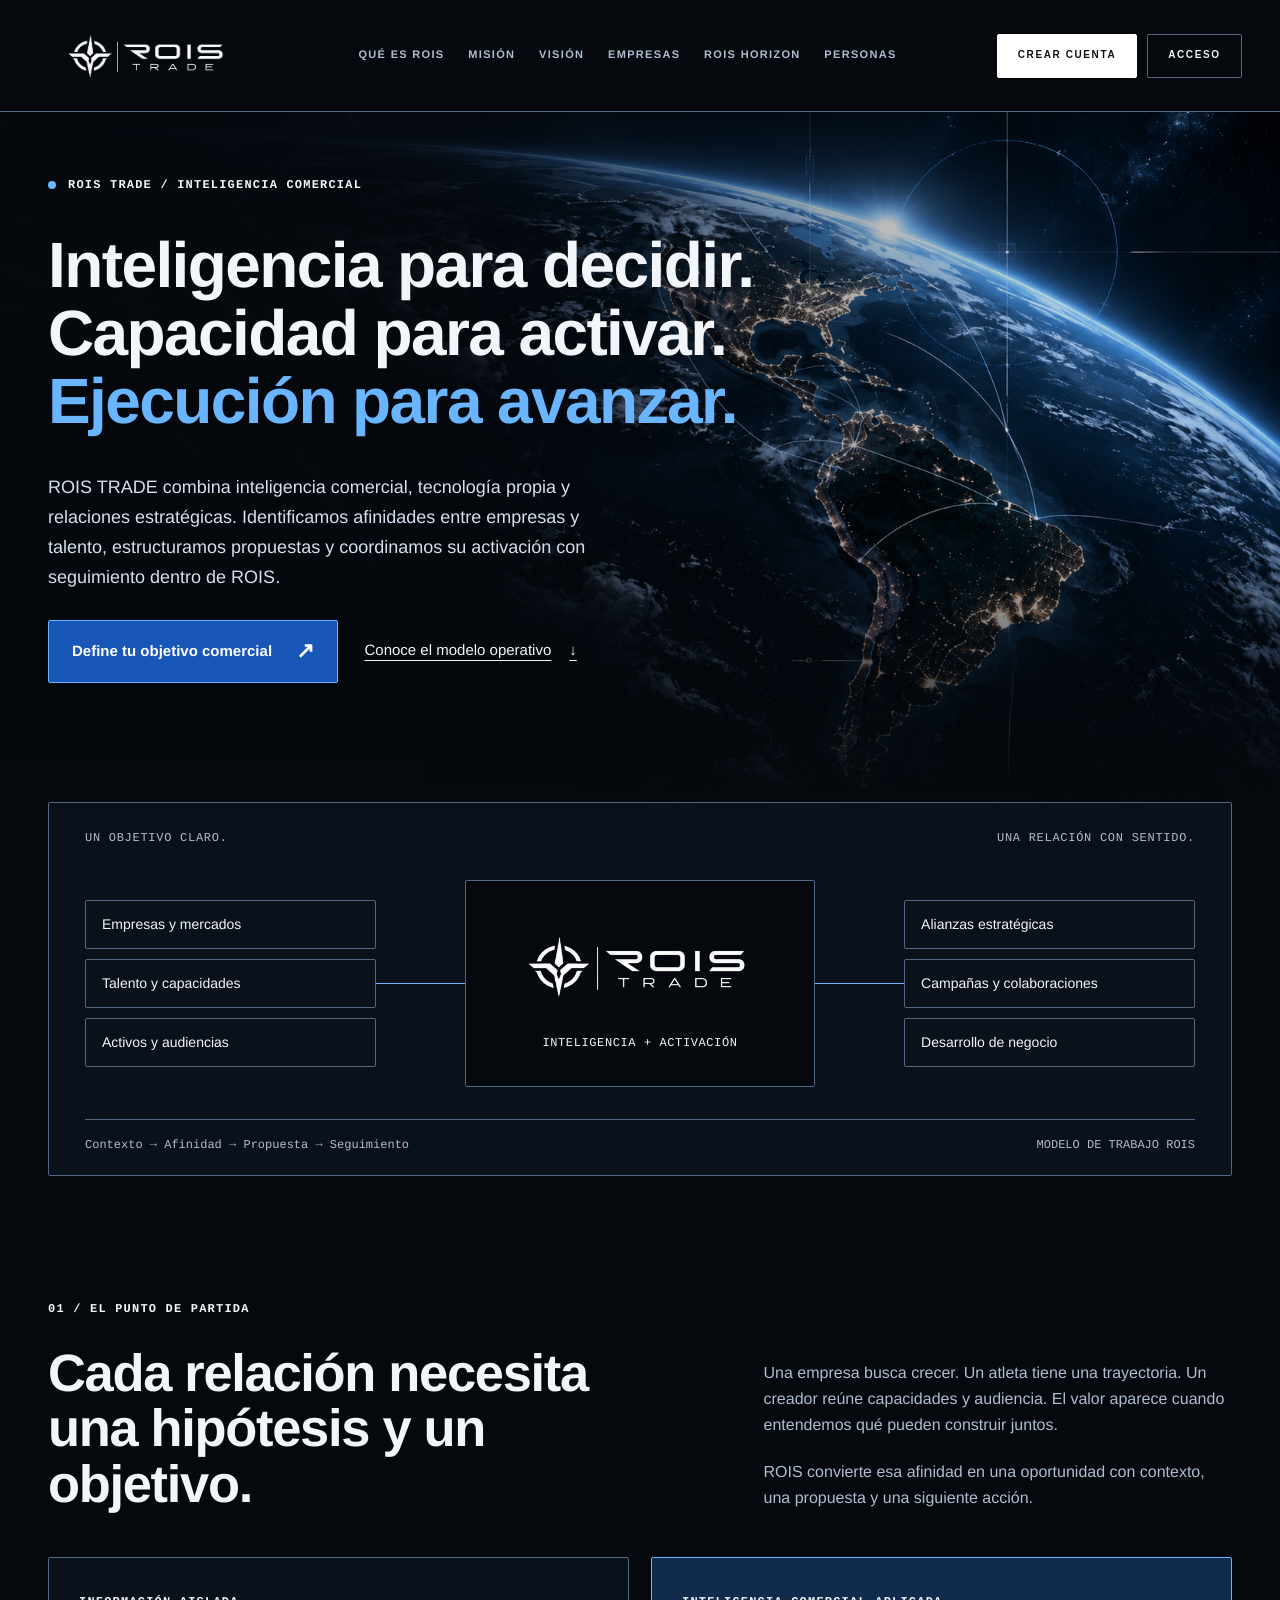
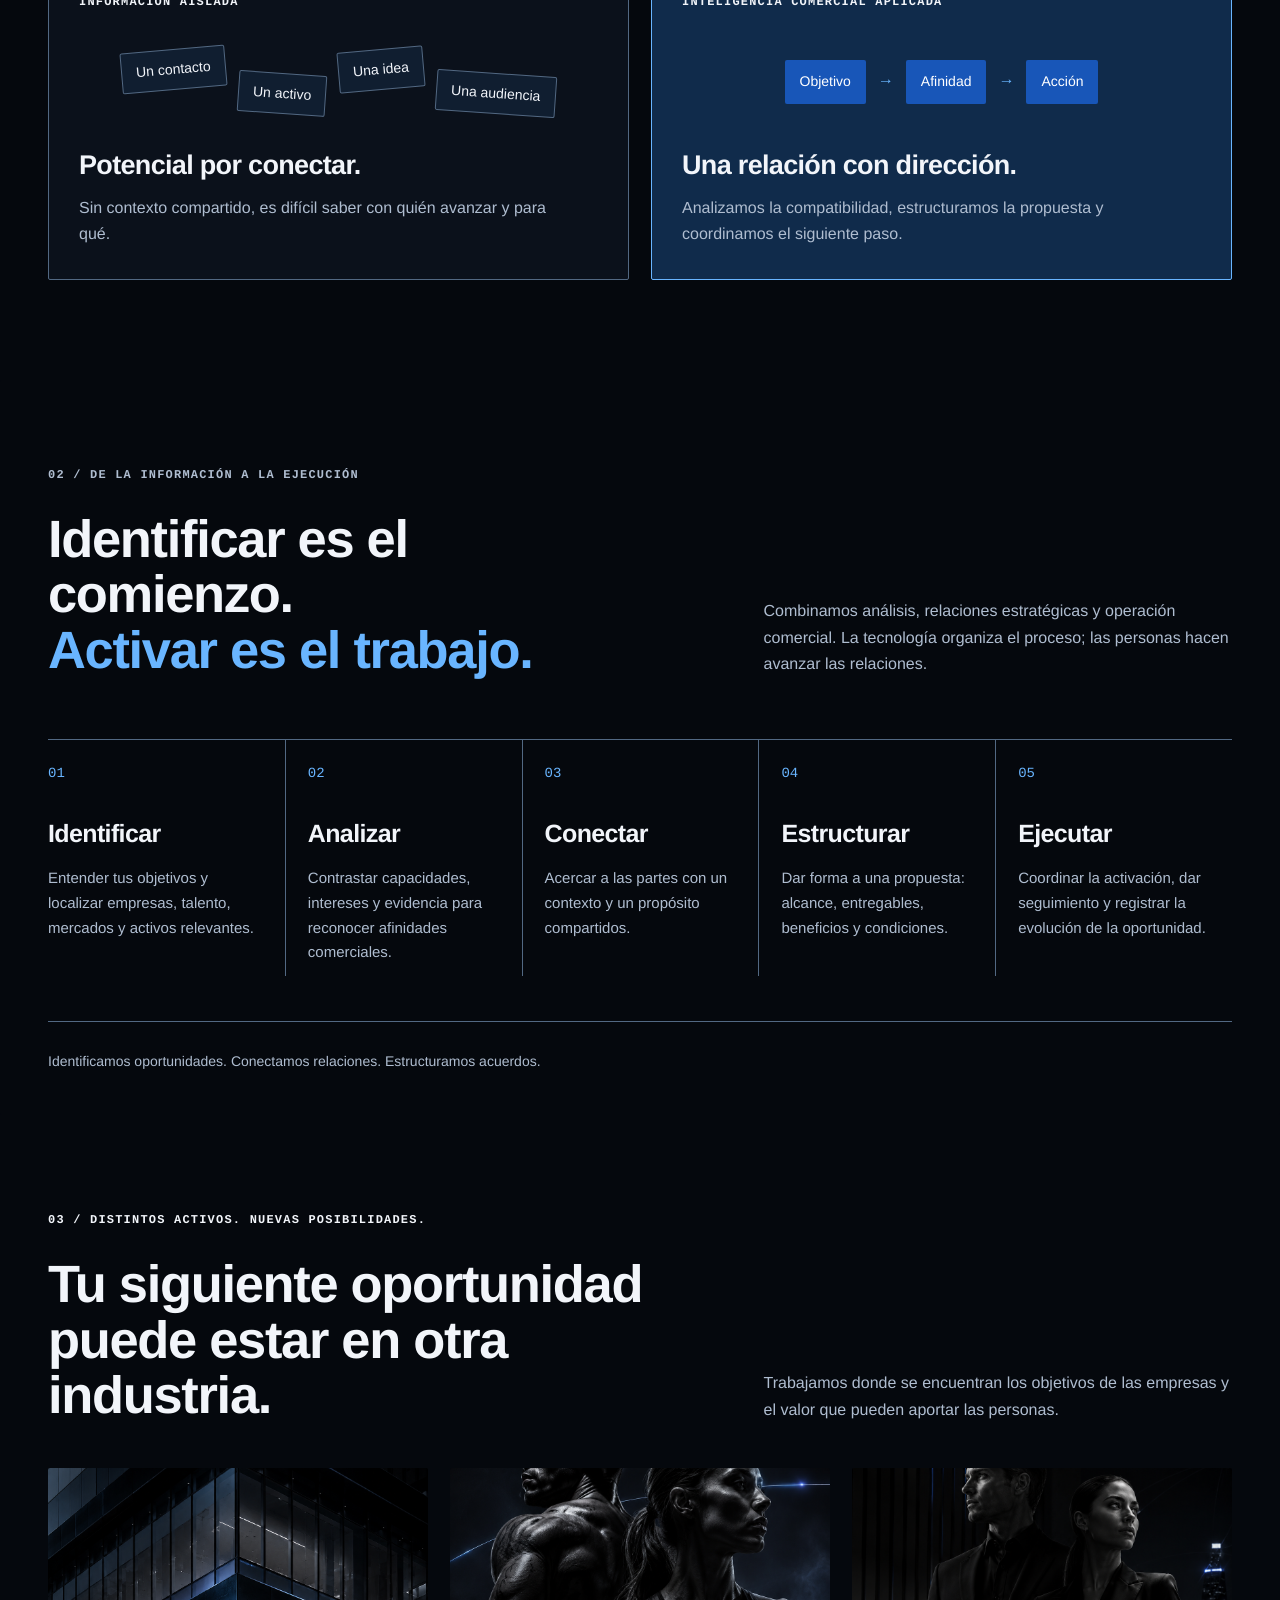
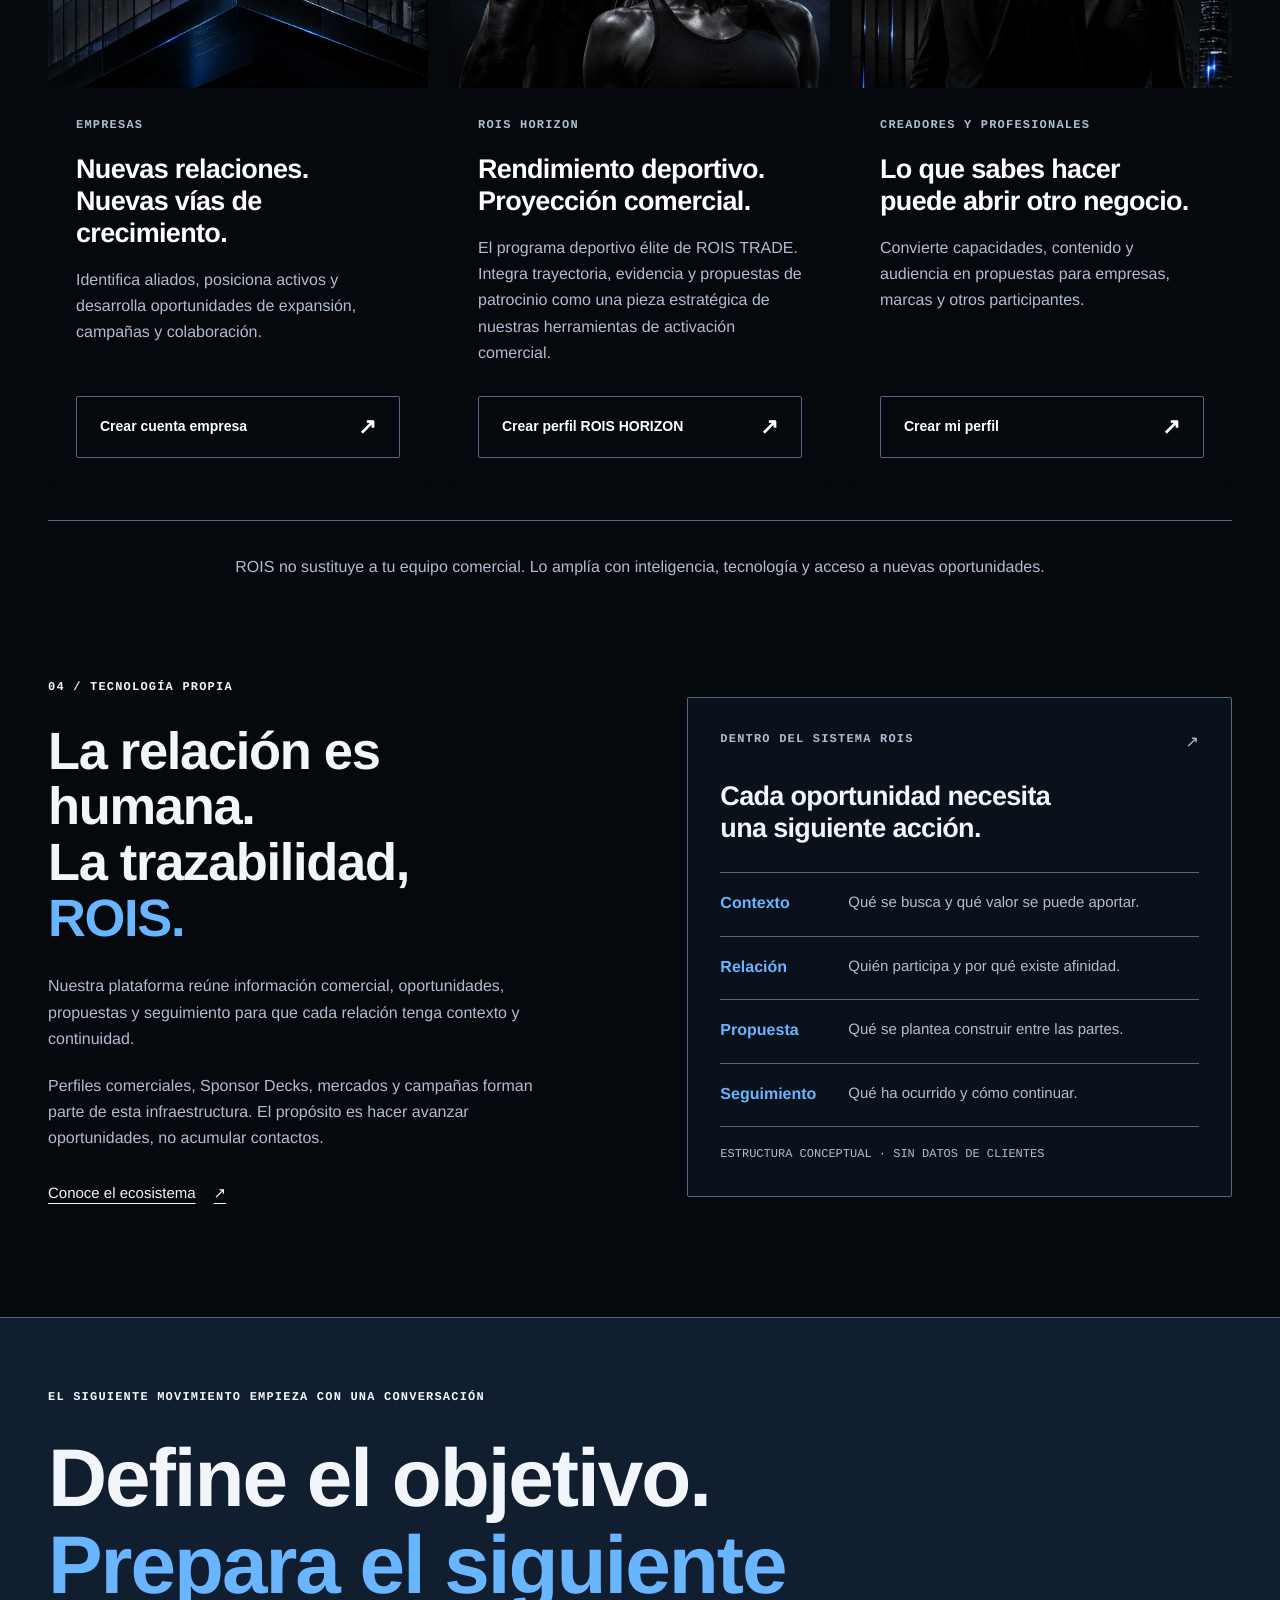
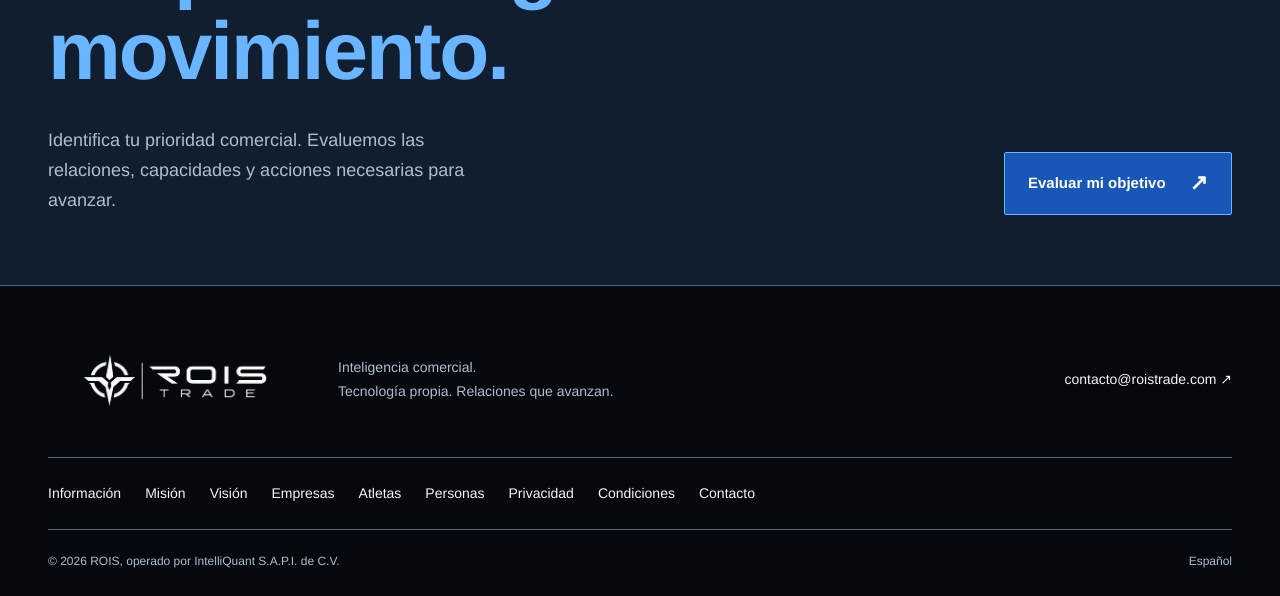
==== index.html @ ff271111 "Unify dashboard settings and collapsible sidebars" ====
<!DOCTYPE html>
<html lang="es">
<head>
  <meta charset="UTF-8" />
  <meta name="viewport" content="width=device-width, initial-scale=1.0" />
  <title>ROIS TRADE | Inteligencia Comercial y Oportunidades</title>
  <meta name="rois-build" content="20260913-dashboard-settings-sidebar" />
  <meta name="description" content="ROIS TRADE utiliza inteligencia comercial y tecnolog&iacute;a propia para identificar, estructurar y activar oportunidades entre empresas, mercados, talento y relaciones estrat&eacute;gicas." />
    <link rel="stylesheet" href="./styles.css?v=20260913-dashboard-settings-sidebar" />
  <link rel="stylesheet" href="./home.css?v=20260913-dashboard-settings-sidebar" />
  <link rel="stylesheet" href="./brand.css?v=20260913-dashboard-settings-sidebar" />
</head>
<body class="rois-dossier" data-active-view="home">
  <div id="app" class="app-shell">
    <header class="topbar">
      <a href="#home" class="brand" data-route="home" aria-label="ROIS">
        <img src="./assets/rois-trade-institutional-20260913.png" alt="ROIS" class="brand-logo rois-logo-image" />
      </a>
      <nav class="public-nav" aria-label="Navegación pública">
        <a href="./informacion.html#que-es-rois">QU&Eacute; ES ROIS</a>
        <a href="./informacion.html#mision">MISI&Oacute;N</a>
        <a href="./informacion.html#vision">VISI&Oacute;N</a>
        <a href="./informacion.html#empresas">EMPRESAS</a>
        <a href="./informacion.html#atletas">ROIS HORIZON</a>
        <a href="./informacion.html#creadores">PERSONAS</a>
      </nav>
      <div class="session-area" id="sessionArea">
        <button class="btn subtle" type="button" data-open-login>INICIAR SESIÓN</button>
        <button class="btn primary nav-create-account" type="button" data-registration-choice="profile">CREAR CUENTA</button>
      </div>
    </header>

    <main>
      <section class="view active rh-home" id="homeView" data-view="home">
        <section class="rh-hero" aria-labelledby="rh-title">
          <div class="rh-hero-stage">
            <img class="rh-hero-earth" src="./assets/rois-earth-connections-20260912.png" width="1672" height="941" alt="" aria-hidden="true" fetchpriority="high" decoding="async" />
            <div class="rh-hero-copy rh-wrap">
              <div class="rh-overline"><span class="rh-signal" aria-hidden="true"></span> ROIS TRADE / INTELIGENCIA COMERCIAL</div>
              <h1 class="rh-heading" id="rh-title">Inteligencia para decidir.<br class="rh-desktop"> Capacidad para activar.<br class="rh-desktop"> <em>Ejecución para avanzar.</em></h1>
              <div class="rh-hero-bottom">
                <p>ROIS TRADE combina inteligencia comercial, tecnología propia y relaciones estratégicas. Identificamos afinidades entre empresas y talento, estructuramos propuestas y coordinamos su activación con seguimiento dentro de ROIS.</p>
                <div class="rh-actions"><a class="rh-button rh-primary" href="./contacto.html">Define tu objetivo comercial <span aria-hidden="true">↗</span></a><a class="rh-text-link" href="#rh-method">Conoce el modelo operativo <span aria-hidden="true">↓</span></a></div>
              </div>
            </div>
          </div>
          <div class="rh-wrap">
            <div class="rh-connection" aria-label="ROIS conecta objetivos y capacidades con oportunidades comerciales">
              <div class="rh-connection-label"><span>UN OBJETIVO CLARO.</span><span>UNA RELACIÓN CON SENTIDO.</span></div>
              <div class="rh-network">
                <div class="rh-network-side"><span>Empresas y mercados</span><span>Talento y capacidades</span><span>Activos y audiencias</span></div>
                <div class="rh-network-core"><img src="./assets/rois-trade-institutional-20260913.png" alt="ROIS"><small>INTELIGENCIA + ACTIVACIÓN</small></div>
                <div class="rh-network-side rh-network-out"><span>Alianzas estratégicas</span><span>Campañas y colaboraciones</span><span>Desarrollo de negocio</span></div>
              </div>
              <div class="rh-connection-foot"><span>Contexto → Afinidad → Propuesta → Seguimiento</span><span>MODELO DE TRABAJO ROIS</span></div>
            </div>
          </div>
        </section>

        <section class="rh-thesis rh-wrap" aria-labelledby="rh-thesis-title">
          <p class="rh-overline">01 / EL PUNTO DE PARTIDA</p>
          <div class="rh-split">
            <h2 class="rh-heading" id="rh-thesis-title">Cada relación necesita<br>una hipótesis y un objetivo.</h2>
            <div class="rh-prose"><p>Una empresa busca crecer. Un atleta tiene una trayectoria. Un creador reúne capacidades y audiencia. El valor aparece cuando entendemos qué pueden construir juntos.</p><p>ROIS convierte esa afinidad en una oportunidad con contexto, una propuesta y una siguiente acción.</p></div>
          </div>
          <div class="rh-comparison">
            <article class="rh-before"><span class="rh-overline">INFORMACIÓN AISLADA</span><div class="rh-scattered" aria-hidden="true"><span>Un contacto</span><span>Un activo</span><span>Una idea</span><span>Una audiencia</span></div><h3 class="rh-heading">Potencial por conectar.</h3><p>Sin contexto compartido, es difícil saber con quién avanzar y para qué.</p></article>
            <article class="rh-after"><span class="rh-overline">INTELIGENCIA COMERCIAL APLICADA</span><div class="rh-directed" aria-label="Objetivo, afinidad y siguiente acción"><span>Objetivo</span><b aria-hidden="true">→</b><span>Afinidad</span><b aria-hidden="true">→</b><span>Acción</span></div><h3 class="rh-heading">Una relación con dirección.</h3><p>Analizamos la compatibilidad, estructuramos la propuesta y coordinamos el siguiente paso.</p></article>
          </div>
        </section>

        <section class="rh-method" id="rh-method" aria-labelledby="rh-method-title">
          <div class="rh-wrap">
            <p class="rh-overline">02 / DE LA INFORMACIÓN A LA EJECUCIÓN</p>
            <div class="rh-split"><h2 class="rh-heading" id="rh-method-title">Identificar es el comienzo.<br><em>Activar es el trabajo.</em></h2><p class="rh-prose">Combinamos análisis, relaciones estratégicas y operación comercial. La tecnología organiza el proceso; las personas hacen avanzar las relaciones.</p></div>
            <ol class="rh-method-grid">
              <li><span class="rh-step-number">01</span><h3 class="rh-heading">Identificar</h3><p>Entender tus objetivos y localizar empresas, talento, mercados y activos relevantes.</p></li>
              <li><span class="rh-step-number">02</span><h3 class="rh-heading">Analizar</h3><p>Contrastar capacidades, intereses y evidencia para reconocer afinidades comerciales.</p></li>
              <li><span class="rh-step-number">03</span><h3 class="rh-heading">Conectar</h3><p>Acercar a las partes con un contexto y un propósito compartidos.</p></li>
              <li><span class="rh-step-number">04</span><h3 class="rh-heading">Estructurar</h3><p>Dar forma a una propuesta: alcance, entregables, beneficios y condiciones.</p></li>
              <li><span class="rh-step-number">05</span><h3 class="rh-heading">Ejecutar</h3><p>Coordinar la activación, dar seguimiento y registrar la evolución de la oportunidad.</p></li>
            </ol>
            <p class="rh-method-note">Identificamos oportunidades. Conectamos relaciones. Estructuramos acuerdos.</p>
          </div>
        </section>

        <section class="rh-audiences rh-wrap" id="rois" aria-labelledby="rh-audiences-title">
          <p class="rh-overline">03 / DISTINTOS ACTIVOS. NUEVAS POSIBILIDADES.</p>
          <div class="rh-split"><h2 class="rh-heading" id="rh-audiences-title">Tu siguiente oportunidad<br>puede estar en otra industria.</h2><p class="rh-prose">Trabajamos donde se encuentran los objetivos de las empresas y el valor que pueden aportar las personas.</p></div>
          <div class="rh-audience-grid">
            <article class="rh-audience-card" id="role-company">
              <img src="./assets/home/rois-card-company.png" alt="Arquitectura corporativa en tonos oscuros y azules" loading="lazy" decoding="async" width="1122" height="1402">
              <div class="rh-audience-copy"><p class="rh-overline">EMPRESAS</p><h3 class="rh-heading">Nuevas relaciones.<br>Nuevas vías de crecimiento.</h3><p>Identifica aliados, posiciona activos y desarrolla oportunidades de expansión, campañas y colaboración.</p><button class="rh-button" type="button" data-registration="company">Crear cuenta empresa <span aria-hidden="true">↗</span></button></div>
            </article>
            <article class="rh-audience-card" id="role-athlete">
              <img src="./assets/home/rois-card-athlete.png" alt="Imagen de la vertical deportiva de ROIS" loading="lazy" decoding="async">
              <div class="rh-audience-copy"><p class="rh-overline">ROIS HORIZON</p><h3 class="rh-heading">Rendimiento deportivo.<br>Proyección comercial.</h3><p>El programa deportivo élite de ROIS TRADE. Integra trayectoria, evidencia y propuestas de patrocinio como una pieza estratégica de nuestras herramientas de activación comercial.</p><button class="rh-button" type="button" data-registration="athlete">Crear perfil ROIS HORIZON <span aria-hidden="true">↗</span></button></div>
            </article>
            <article class="rh-audience-card" id="role-creator">
              <img src="./assets/home/rois-card-founder.png" alt="Imagen de la vertical de creadores y profesionales de ROIS" loading="lazy" decoding="async">
              <div class="rh-audience-copy"><p class="rh-overline">CREADORES Y PROFESIONALES</p><h3 class="rh-heading">Lo que sabes hacer<br>puede abrir otro negocio.</h3><p>Convierte capacidades, contenido y audiencia en propuestas para empresas, marcas y otros participantes.</p><button class="rh-button" type="button" data-registration="founder">Crear mi perfil <span aria-hidden="true">↗</span></button></div>
            </article>
          </div>
          <p class="rh-audience-note">ROIS no sustituye a tu equipo comercial. Lo amplía con inteligencia, tecnología y acceso a nuevas oportunidades.</p>
        </section>

        <section class="rh-platform rh-wrap" aria-labelledby="rh-platform-title">
          <div class="rh-platform-copy"><p class="rh-overline">04 / TECNOLOGÍA PROPIA</p><h2 class="rh-heading" id="rh-platform-title">La relación es humana.<br>La trazabilidad,<br><em>ROIS.</em></h2><p>Nuestra plataforma reúne información comercial, oportunidades, propuestas y seguimiento para que cada relación tenga contexto y continuidad.</p><p>Perfiles comerciales, Sponsor Decks, mercados y campañas forman parte de esta infraestructura. El propósito es hacer avanzar oportunidades, no acumular contactos.</p><a class="rh-text-link" href="./informacion.html#que-es-rois">Conoce el ecosistema <span aria-hidden="true">↗</span></a></div>
          <div class="rh-record">
            <div class="rh-record-head"><span class="rh-overline">DENTRO DEL SISTEMA ROIS</span><span aria-hidden="true">↗</span></div>
            <h3 class="rh-heading">Cada oportunidad necesita<br>una siguiente acción.</h3>
            <dl><div><dt>Contexto</dt><dd>Qué se busca y qué valor se puede aportar.</dd></div><div><dt>Relación</dt><dd>Quién participa y por qué existe afinidad.</dd></div><div><dt>Propuesta</dt><dd>Qué se plantea construir entre las partes.</dd></div><div><dt>Seguimiento</dt><dd>Qué ha ocurrido y cómo continuar.</dd></div></dl>
            <p class="rh-record-foot">ESTRUCTURA CONCEPTUAL · SIN DATOS DE CLIENTES</p>
          </div>
        </section>

        <section class="rh-close" aria-labelledby="rh-close-title"><div class="rh-wrap">
          <p class="rh-overline">EL SIGUIENTE MOVIMIENTO EMPIEZA CON UNA CONVERSACIÓN</p>
          <h2 class="rh-heading" id="rh-close-title">Define el objetivo.<br><em>Prepara el siguiente movimiento.</em></h2>
          <div class="rh-close-bottom"><p>Identifica tu prioridad comercial. Evaluemos las relaciones, capacidades y acciones necesarias para avanzar.</p><a class="rh-button rh-primary" href="./contacto.html">Evaluar mi objetivo <span aria-hidden="true">↗</span></a></div>
        </div></section>

        <footer class="rh-footer rh-wrap" id="footer">
          <div class="rh-footer-top"><img src="./assets/rois-trade-institutional-20260913.png" alt="ROIS TRADE" loading="lazy"><p>Inteligencia comercial.<br>Tecnología propia. Relaciones que avanzan.</p><a href="mailto:contacto@roistrade.com">contacto@roistrade.com ↗</a></div>
          <nav aria-label="Información y contacto"><a href="./informacion.html#que-es-rois">Información</a><a href="./informacion.html#mision">Misión</a><a href="./informacion.html#vision">Visión</a><a href="./informacion.html#empresas">Empresas</a><a href="./informacion.html#atletas">Atletas</a><a href="./informacion.html#creadores">Personas</a><a href="./privacidad.html">Privacidad</a><a href="./condiciones.html">Condiciones</a><a href="./contacto.html">Contacto</a></nav>
          <div class="rh-footer-bottom"><span>© 2026 ROIS, operado por IntelliQuant S.A.P.I. de C.V.</span><span>Español</span></div>
        </footer>
      </section>

      <section class="view dashboard client-command-center-v1" id="clientView" data-view="client" data-client-panel="client-overview">
        <div class="mobile-appbar" aria-label="Navegación móvil cliente">
          <button class="mobile-avatar" type="button" data-mobile-menu="client" aria-label="Abrir menú" aria-controls="clientSidebar" aria-expanded="false"><img src="./assets/rois-trade-institutional-20260913.png" alt="ROIS" /></button>
          <button class="mobile-app-action" type="button" data-mobile-menu="client" aria-label="Abrir menú" aria-controls="clientSidebar" aria-expanded="false">&#9776;</button>
        </div>
        <button class="mobile-dash-toggle" type="button" data-mobile-menu="client" aria-label="Abrir menú de cliente" aria-controls="clientSidebar" aria-expanded="false">
          <span></span><span></span><span></span>
          <strong>Menú</strong>
        </button>
        <button class="mobile-nav-backdrop" type="button" data-close-mobile-menu aria-label="Cerrar menú" aria-hidden="true" hidden></button>
        <div class="client-dashboard-cover-slot" id="clientDashboardCover"></div>
        <aside class="sidebar" id="clientSidebar" aria-label="Cuenta y módulos empresariales">
          <button class="mobile-menu-close" type="button" data-close-mobile-menu aria-label="Cerrar menú" aria-controls="clientSidebar">&times;</button>
          <div class="client-sidebar-brand" aria-label="ROIS TRADE Commercial Intelligence">
            <img src="./assets/rois-trade-institutional-20260913.png" alt="" aria-hidden="true" />
            <span>Commercial Intelligence</span>
          </div>
          <nav class="side-nav" data-dashboard-nav="client" aria-label="Navegación empresarial">
            <span class="side-nav-label" role="heading" aria-level="2">Centro de mando</span>
            <button class="active" type="button" data-dashboard-target="client-overview" aria-current="page">Inicio</button>
            <span class="side-nav-label" role="heading" aria-level="2">Ejecución comercial</span>
            <button type="button" data-dashboard-target="client-opportunities">Oportunidades</button>
            <button type="button" data-dashboard-target="client-applicants">Postulantes</button>
            <button type="button" data-dashboard-target="client-scout-network">Red Scout</button>
            <button type="button" data-dashboard-target="client-results">Resultados</button>
            <span class="side-nav-label" role="heading" aria-level="2">Exploración estratégica</span>
            <button type="button" data-dashboard-target="client-intelligence">Inteligencia</button>
            <button type="button" data-dashboard-target="client-events">Eventos</button>
            <button type="button" data-dashboard-target="client-sponsors">Mercado Corporativo</button>
            <button type="button" data-dashboard-target="client-marketplace">Mercado de fichajes</button>
            <button type="button" data-dashboard-target="client-founders">Creadores</button>
            <span class="side-nav-label" role="heading" aria-level="2">Operación y cuenta</span>
            <button type="button" data-dashboard-target="client-register">Registrar Evento</button>
            <button type="button" data-dashboard-target="client-payments">Pagos</button>
            <button type="button" data-dashboard-target="client-settings">Configuración</button>
          </nav>
        </aside>
        <div class="workspace" data-dashboard="client">
          <div class="workspace-head">
            <div class="workspace-title">
              <img class="company-session-logo" id="clientCompanyLogo" src="./assets/rois-trade-institutional-20260913.png" alt="" hidden />
              <div>
                <p class="eyebrow" id="clientAccountEyebrow">Empresa aprobada</p>
                <h1 id="clientAccountName" data-no-translate>Panel cliente</h1>
              </div>
            </div>
          </div>
          <div class="kpis" id="clientKpis" role="region" aria-label="Indicadores ejecutivos" aria-live="polite"></div>
          <section class="dash-section active" data-dashboard-panel="client-overview"></section>
          <section class="dash-section" data-dashboard-panel="client-opportunities"></section>
          <section class="dash-section" data-dashboard-panel="client-applicants"></section>
          <section class="dash-section" data-dashboard-panel="client-scout-network"></section>
          <section class="dash-section" data-dashboard-panel="client-results"></section>
          <section class="dash-section" data-dashboard-panel="client-intelligence"></section>
          <section class="dash-section" data-dashboard-panel="client-events"></section>
          <section class="dash-section" data-dashboard-panel="client-sponsors"></section>
          <section class="dash-section" data-dashboard-panel="client-marketplace"></section>
          <section class="dash-section" data-dashboard-panel="client-founders"></section>
          <section class="dash-section" data-dashboard-panel="client-register"></section>
          <section class="dash-section" data-dashboard-panel="client-payments"></section>
          <section class="dash-section" data-dashboard-panel="client-settings"></section>
        </div>
      </section>

      <section class="view dashboard athlete-social" id="athleteView" data-view="athlete">
        <div class="mobile-appbar" aria-label="Navegación móvil deportista">
          <button class="mobile-avatar" type="button" data-mobile-menu="athlete" aria-label="Abrir menú"><img src="./assets/rois-trade-institutional-20260913.png" alt="ROIS" /></button>
          <button class="mobile-app-action" type="button" data-mobile-menu="athlete" aria-label="Abrir menú">&#9776;</button>
        </div>
        <button class="mobile-dash-toggle" type="button" data-mobile-menu="athlete" aria-label="Abrir menú deportista">
          <span></span><span></span><span></span>
          <strong>Menú</strong>
        </button>
        <button class="mobile-nav-backdrop" type="button" data-close-mobile-menu aria-label="Cerrar menú"></button>
        <aside class="sidebar">
          <button class="mobile-menu-close" type="button" data-close-mobile-menu aria-label="Cerrar menú">&times;</button>
          <div class="rois-sidebar-lockup">
          <img class="rois-sidebar-identity" src="./assets/rois-trade-institutional-20260913.png" alt="ROIS TRADE" />
            <span class="rois-signature"><small>COMMERCIAL INTELLIGENCE</small></span>
          </div>
          <nav class="side-nav" data-dashboard-nav="athlete">
            <button class="active" type="button" data-dashboard-target="athlete-profile">Perfil</button>
            <button type="button" data-dashboard-target="athlete-opportunities">Oportunidades</button>
            <button type="button" data-dashboard-target="athlete-applications">Mis postulaciones</button>
            <button type="button" data-dashboard-target="athlete-income">Ingresos</button>
            <button type="button" data-dashboard-target="athlete-notifications">Notificaciones</button>
            <button type="button" data-dashboard-target="athlete-scouts">Scouts</button>
            <button type="button" data-dashboard-target="athlete-results">Resultados</button>
            <button type="button" data-dashboard-target="athlete-sponsor-deck">Sponsor Deck ROIS</button>
            <button type="button" data-dashboard-target="athlete-growth">Impulso creativo</button>
            <button type="button" data-dashboard-target="athlete-settings">Configuración</button>
          </nav>
        </aside>
        <div class="workspace" data-dashboard="athlete">
          <div class="workspace-head">
            <div class="workspace-title">
              <img class="company-session-logo dashboard-rois-logo" id="athleteProfileLogo" src="./assets/rois-trade-institutional-20260913.png" alt="ROIS" />
              <div>
                <p class="eyebrow" id="athleteAccountEyebrow">Perfil deportivo</p>
                <h1 id="athleteAccountName" data-no-translate>ROIS HORIZON</h1>
                <p class="horizon-workspace-caption" id="athleteProgramCaption" hidden>Programa deportivo élite de ROIS TRADE</p>
              </div>
            </div>
          </div>
          <div class="kpis" id="athleteKpis"></div>
          <section class="dash-section active" data-dashboard-panel="athlete-profile"></section>
          <section class="dash-section" data-dashboard-panel="athlete-opportunities"></section>
          <section class="dash-section" data-dashboard-panel="athlete-applications"></section>
          <section class="dash-section" data-dashboard-panel="athlete-income"></section>
          <section class="dash-section" data-dashboard-panel="athlete-notifications"></section>
          <section class="dash-section" data-dashboard-panel="athlete-scouts"></section>
          <section class="dash-section" data-dashboard-panel="athlete-results"></section>
          <section class="dash-section" data-dashboard-panel="athlete-sponsor-deck"></section>
          <section class="dash-section" data-dashboard-panel="athlete-growth"></section>
          <section class="dash-section" data-dashboard-panel="athlete-settings"></section>
        </div>
      </section>

      <section class="view dashboard" id="commercialView" data-view="commercial">
        <div class="mobile-appbar" aria-label="Navegaci&oacute;n m&oacute;vil comercial">
          <button class="mobile-avatar" type="button" data-mobile-menu="commercial" aria-label="Abrir men&uacute;"><img src="./assets/rois-trade-institutional-20260913.png" alt="ROIS" /></button>
          <button class="mobile-app-action" type="button" data-mobile-menu="commercial" aria-label="Abrir men&uacute;">&#9776;</button>
        </div>
        <button class="mobile-dash-toggle" type="button" data-mobile-menu="commercial" aria-label="Abrir men&uacute; comercial">
          <span></span><span></span><span></span>
          <strong>Men&uacute;</strong>
        </button>
        <button class="mobile-nav-backdrop" type="button" data-close-mobile-menu aria-label="Cerrar men&uacute;"></button>
        <aside class="sidebar">
          <button class="mobile-menu-close" type="button" data-close-mobile-menu aria-label="Cerrar men&uacute;">&times;</button>
          <div class="rois-sidebar-lockup">
          <img class="rois-sidebar-identity" src="./assets/rois-trade-institutional-20260913.png" alt="ROIS TRADE" />
            <span class="rois-signature"><small>COMMERCIAL INTELLIGENCE</small></span>
          </div>
          <nav class="side-nav" data-dashboard-nav="commercial">
            <span class="side-nav-label" data-scout-only>Comercial</span>
            <span class="side-nav-label" data-agent-only>CENTRO DE MANDO</span>
            <button class="active" type="button" data-dashboard-target="commercial-overview">Inicio</button>
            <button type="button" data-scout-only data-dashboard-target="commercial-prospects">Registros</button>
            <button type="button" data-agent-only data-dashboard-target="commercial-accounts">Mis cuentas</button>
            <span class="side-nav-label" data-agent-only>INTELIGENCIA</span>
            <button type="button" data-agent-only data-dashboard-target="commercial-affinities">Afinidades</button>
            <button type="button" data-agent-only data-dashboard-target="commercial-map">Opportunity Map</button>
            <span class="side-nav-label" data-agent-only>ACTIVACIÓN</span>
            <button type="button" data-agent-only data-dashboard-target="commercial-opportunities">Oportunidades</button>
            <button type="button" data-agent-only data-dashboard-target="commercial-market">Mercado Corporativo</button>
            <button type="button" data-agent-only data-dashboard-target="commercial-proposals">Propuestas</button>
            <button type="button" data-agent-only data-dashboard-target="commercial-connections">Conexiones</button>
            <span class="side-nav-label" data-agent-only>RED SCOUT</span>
            <button type="button" data-agent-only data-dashboard-target="commercial-scouts">Scouts</button>
            <button type="button" data-dashboard-target="commercial-missions">Misiones</button>
            <button type="button" data-agent-only data-dashboard-target="commercial-leads">Leads / Profesionales</button>
            <span class="side-nav-label" data-agent-only>EJECUCIÓN</span>
            <button type="button" data-dashboard-target="commercial-followup">Seguimiento</button>
            <button type="button" data-agent-only data-dashboard-target="commercial-results">Resultados</button>
            <button type="button" data-agent-only data-dashboard-target="commercial-activity">Actividad</button>
            <button type="button" data-dashboard-target="commercial-settings">Configuración</button>
          </nav>
        </aside>
        <div class="workspace" data-dashboard="commercial">
          <div class="workspace-head">
            <div>
              <p class="eyebrow">Operaci&oacute;n comercial ROIS</p>
              <h1>Panel comercial</h1>
            </div>
          </div>
          <section class="dash-section active" data-dashboard-panel="commercial-overview"></section>
          <section class="dash-section" data-dashboard-panel="commercial-prospects"></section>
          <section class="dash-section" data-dashboard-panel="commercial-followup"></section>
          <section class="dash-section" data-dashboard-panel="commercial-accounts"></section>
          <section class="dash-section" data-dashboard-panel="commercial-affinities"></section>
          <section class="dash-section" data-dashboard-panel="commercial-map"></section>
          <section class="dash-section" data-dashboard-panel="commercial-opportunities"></section>
          <section class="dash-section" data-dashboard-panel="commercial-market"></section>
          <section class="dash-section" data-dashboard-panel="commercial-proposals"></section>
          <section class="dash-section" data-dashboard-panel="commercial-connections"></section>
          <section class="dash-section" data-dashboard-panel="commercial-scouts"></section>
          <section class="dash-section" data-dashboard-panel="commercial-missions"></section>
          <section class="dash-section" data-dashboard-panel="commercial-leads"></section>
          <section class="dash-section" data-dashboard-panel="commercial-results"></section>
          <section class="dash-section" data-dashboard-panel="commercial-activity"></section>
          <section class="dash-section" data-dashboard-panel="commercial-settings"></section>
        </div>
      </section>

      <section class="view dashboard" id="adminView" data-view="admin">
        <div class="mobile-appbar" aria-label="Navegación móvil administrador">
          <button class="mobile-avatar" type="button" data-mobile-menu="admin" aria-label="Abrir menú"><img src="./assets/rois-trade-institutional-20260913.png" alt="ROIS" /></button>
          <button class="mobile-app-action" type="button" data-mobile-menu="admin" aria-label="Abrir menú">&#9776;</button>
        </div>
        <button class="mobile-dash-toggle" type="button" data-mobile-menu="admin" aria-label="Abrir menú administrador">
          <span></span><span></span><span></span>
          <strong>Menú</strong>
        </button>
        <button class="mobile-nav-backdrop" type="button" data-close-mobile-menu aria-label="Cerrar menú"></button>
        <aside class="sidebar">
          <button class="mobile-menu-close" type="button" data-close-mobile-menu aria-label="Cerrar menú">&times;</button>
          <div class="rois-sidebar-lockup">
          <img class="rois-sidebar-identity" src="./assets/rois-trade-institutional-20260913.png" alt="ROIS TRADE" />
            <span class="rois-signature"><small>COMMERCIAL INTELLIGENCE</small></span>
          </div>
          <nav class="side-nav" data-dashboard-nav="admin">
            <span class="side-nav-label">Direccion</span>
            <button class="active" type="button" data-dashboard-target="admin-control">Control</button>
            <span class="side-nav-label">Red</span>
            <button type="button" data-dashboard-target="admin-users">Usuarios</button>
            <button type="button" data-dashboard-target="admin-athletes">ROIS HORIZON · Atletas</button>
            <button type="button" data-dashboard-target="admin-founders">Creadores</button>
            <button type="button" data-dashboard-target="admin-brand-growth">Impulso creativo</button>
            <button type="button" data-dashboard-target="admin-athlete-notifications">Notificaciones</button>
            <span class="side-nav-label">Comercial</span>
            <button type="button" data-dashboard-target="admin-opportunities">Oportunidades</button>
            <button type="button" data-dashboard-target="admin-commissions">Comisiones</button>
            <button type="button" data-dashboard-target="admin-disputes">Disputas</button>
            <button type="button" data-dashboard-target="admin-corporate-market">Mercado Corporativo</button>
            <button type="button" data-dashboard-target="admin-events">Eventos</button>
            <button type="button" data-dashboard-target="admin-crm">CRM</button>
            <button type="button" data-dashboard-target="admin-agents">Agentes ROIS</button>
            <button type="button" data-dashboard-target="admin-revenue">Ingresos</button>
            <button type="button" data-dashboard-target="admin-payments">Pagos</button>
            <button type="button" data-dashboard-target="admin-payment-links">Enlaces de pago</button>
            <span class="side-nav-label">Contenido</span>
            <button type="button" data-dashboard-target="admin-news">Noticias</button>
            <button type="button" data-dashboard-target="admin-partners">Centro VIP</button>
            <button type="button" data-dashboard-target="admin-uploads">Uploads</button>
            <span class="side-nav-label">Sistema</span>
            <button type="button" data-dashboard-target="admin-privacy">Privacidad</button>
            <button type="button" data-dashboard-target="admin-plans">Planes</button>
            <button type="button" data-dashboard-target="admin-stats">Estadísticas</button>
            <button type="button" data-dashboard-target="admin-settings">Configuración</button>
          </nav>
        </aside>
        <div class="workspace" data-dashboard="admin">
          <div class="workspace-head">
            <div>
              <p class="eyebrow">Operación interna</p>
              <h1>Administracion</h1>
            </div>
          </div>
          <section class="dash-section active" data-dashboard-panel="admin-control"></section>
          <section class="dash-section" data-dashboard-panel="admin-users"></section>
          <section class="dash-section" data-dashboard-panel="admin-athletes"></section>
          <section class="dash-section" data-dashboard-panel="admin-founders"></section>
          <section class="dash-section" data-dashboard-panel="admin-brand-growth"></section>
          <section class="dash-section" data-dashboard-panel="admin-payment-links"></section>
          <section class="dash-section" data-dashboard-panel="admin-athlete-notifications"></section>
          <section class="dash-section" data-dashboard-panel="admin-events"></section>
          <section class="dash-section" data-dashboard-panel="admin-news"></section>
          <section class="dash-section" data-dashboard-panel="admin-partners"></section>
          <section class="dash-section" data-dashboard-panel="admin-opportunities"></section>
          <section class="dash-section" data-dashboard-panel="admin-commissions"></section>
          <section class="dash-section" data-dashboard-panel="admin-disputes"></section>
          <section class="dash-section" data-dashboard-panel="admin-corporate-market"></section>
          <section class="dash-section" data-dashboard-panel="admin-crm"></section>
          <section class="dash-section" data-dashboard-panel="admin-agents"></section>
          <section class="dash-section" data-dashboard-panel="admin-revenue"></section>
          <section class="dash-section" data-dashboard-panel="admin-payments"></section>
          <section class="dash-section" data-dashboard-panel="admin-uploads"></section>
          <section class="dash-section" data-dashboard-panel="admin-privacy"></section>
          <section class="dash-section" data-dashboard-panel="admin-plans"></section>
          <section class="dash-section" data-dashboard-panel="admin-stats"></section>
          <section class="dash-section" data-dashboard-panel="admin-settings"></section>
        </div>
      </section>
    </main>
  </div>

  <div class="modal" id="loginModal" aria-hidden="true">
    <div class="modal-card">
      <button class="modal-close" type="button" data-close-modal>&times;</button>
      <p class="eyebrow">Acceso ROIS</p>
      <h2>Ingreso privado</h2>
      <form id="loginForm">
        <label>Correo
          <input name="email" type="email" autocomplete="email" placeholder="correo autorizado" required />
        </label>
        <label>Contraseña
          <input name="password" type="password" autocomplete="current-password" placeholder="contraseña" required />
        </label>
        <button class="btn primary full" type="submit">Entrar</button>
      </form>
      <button class="link-button" type="button" data-open-recovery>Recuperar contraseña</button>
      <form id="recoveryForm" class="recovery-form" hidden>
        <label>Correo de recuperación
          <input name="email" type="email" autocomplete="email" placeholder="correo registrado" required />
        </label>
        <button class="btn full" type="submit">Enviar enlace de recuperación</button>
      </form>
    </div>
  </div>

  <div class="modal" id="passwordModal" aria-hidden="true">
    <div class="modal-card">
      <p class="eyebrow">Primer acceso</p>
      <h2>Cambia tu contraseña</h2>
      <p class="hint">Por seguridad, el primer acceso requiere definir una contraseña nueva.</p>
      <form id="passwordForm">
        <label>Nueva contraseña
          <input name="password" type="password" minlength="8" autocomplete="new-password" required />
        </label>
        <label>Confirmar contraseña
          <input name="confirm" type="password" minlength="8" autocomplete="new-password" required />
        </label>
        <button class="btn primary full" type="submit">Guardar contraseña</button>
      </form>
    </div>
  </div>

  <div class="modal" id="registrationModal" aria-hidden="true">
    <div class="modal-card">
      <button class="modal-close" type="button" data-close-modal>&times;</button>
      <p class="eyebrow" id="registrationKicker">Registro</p>
      <h2 id="registrationTitle">Nuevo registro</h2>
      <form id="registrationForm"></form>
    </div>
  </div>

  <div class="modal" id="actionModal" aria-hidden="true">
    <div class="modal-card">
      <button class="modal-close" type="button" data-close-modal>&times;</button>
      <p class="eyebrow" id="actionKicker">ROIS</p>
      <h2 id="actionTitle">Acción completada</h2>
      <p id="actionText" class="hint"></p>
      <div class="modal-actions" id="actionActions"></div>
      <button class="btn primary full" type="button" data-close-modal>Continuar</button>
    </div>
  </div>

  <div class="modal" id="eventSponsorModal" aria-hidden="true">
    <div class="modal-card event-sponsor-modal-card">
      <button class="modal-close" type="button" data-close-modal>&times;</button>
      <p class="eyebrow">Patrocinio de evento</p>
      <h2 id="eventSponsorTitle">Solicitar evaluación</h2>
      <p class="hint">Comparte el objetivo de tu empresa. ROIS revisará la afinidad y coordinará el siguiente paso con el organizador.</p>
      <form id="eventSponsorForm" class="form-grid">
        <input name="event_id" type="hidden">
        <label>Empresa<input name="company" required></label>
        <label>Responsable<input name="contact_name" required placeholder="Nombre y cargo"></label>
        <label>Correo corporativo<input name="email" type="email" required></label>
        <label>Teléfono<input name="phone" type="tel" placeholder="Opcional"></label>
        <label>Presupuesto estimado<select name="budget" required><option value="">Seleccionar</option><option>Hasta $100,000 MXN</option><option>$100,000 a $500,000 MXN</option><option>$500,000 a $1,000,000 MXN</option><option>Mas de $1,000,000 MXN</option><option>Por definir con ROIS</option></select></label>
        <label>Objetivo principal<select name="objective" required><option value="">Seleccionar</option><option>Visibilidad de marca</option><option>Generacion de leads</option><option>Hospitalidad y relaciones</option><option>Contenido y medios</option><option>Alianza estrategica</option></select></label>
        <label style="grid-column:1/-1">Interés y propuesta<textarea name="message" required placeholder="Describe qué busca conseguir la empresa, audiencia de interés y activación deseada."></textarea></label>
        <button class="btn primary full" type="submit">Enviar solicitud de patrocinio</button>
      </form>
    </div>
  </div>

  <script src="./app-config.js?v=20260706-success-fee-only-model" charset="UTF-8"></script>
<script src="./app.js?v=20260913-dashboard-settings-sidebar" charset="UTF-8"></script>
</body>
</html>
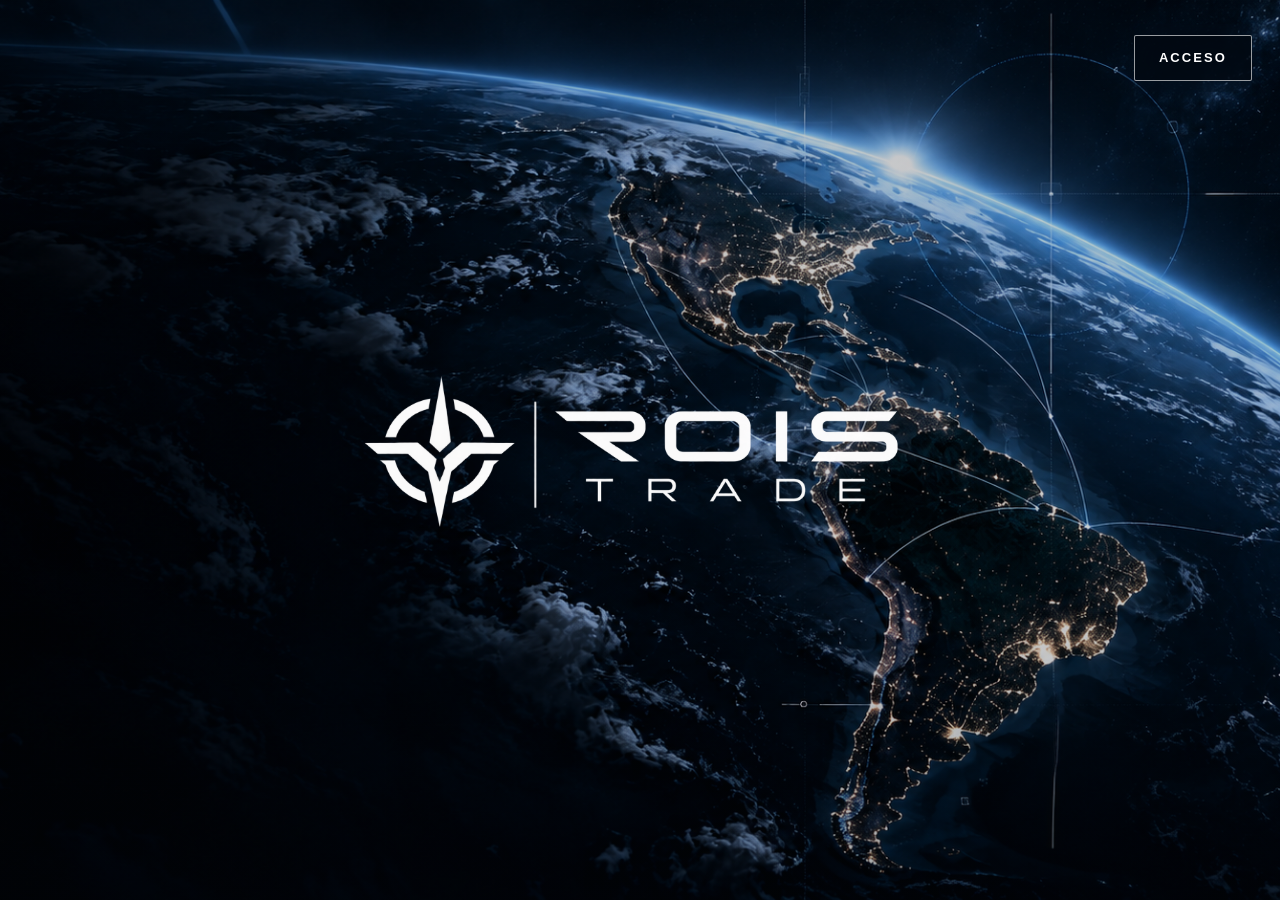
==== commit 33fd6e70: "Set ROIS incubation homepage with direct CRM access" ====
--- a/index.html
+++ b/index.html
@@ -3,128 +3,28 @@
 <head>
   <meta charset="UTF-8" />
   <meta name="viewport" content="width=device-width, initial-scale=1.0" />
-  <title>ROIS TRADE | Inteligencia Comercial y Oportunidades</title>
-  <meta name="rois-build" content="20260913-dashboard-settings-sidebar" />
-  <meta name="description" content="ROIS TRADE utiliza inteligencia comercial y tecnolog&iacute;a propia para identificar, estructurar y activar oportunidades entre empresas, mercados, talento y relaciones estrat&eacute;gicas." />
-    <link rel="stylesheet" href="./styles.css?v=20260913-dashboard-settings-sidebar" />
-  <link rel="stylesheet" href="./home.css?v=20260913-dashboard-settings-sidebar" />
-  <link rel="stylesheet" href="./brand.css?v=20260913-dashboard-settings-sidebar" />
+  <title>ROIS TRADE | En incubación</title>
+  <meta name="rois-build" content="20260918-incubation" />
+  <meta name="description" content="ROIS TRADE, en fase de incubación e investigación comercial." />
+    <link rel="stylesheet" href="./styles.css?v=20260914-agent-workflow" />
+  <link rel="stylesheet" href="./brand.css?v=20260914-agent-workflow" />
+  <link rel="stylesheet" href="./research.css?v=20260915-copy-links" />
+  <link rel="stylesheet" href="./incubation.css?v=20260918" />
 </head>
-<body class="rois-dossier" data-active-view="home">
+<body class="rois-dossier rois-incubation" data-active-view="home">
   <div id="app" class="app-shell">
     <header class="topbar">
-      <a href="#home" class="brand" data-route="home" aria-label="ROIS">
-        <img src="./assets/rois-trade-institutional-20260913.png" alt="ROIS" class="brand-logo rois-logo-image" />
-      </a>
-      <nav class="public-nav" aria-label="Navegación pública">
-        <a href="./informacion.html#que-es-rois">QU&Eacute; ES ROIS</a>
-        <a href="./informacion.html#mision">MISI&Oacute;N</a>
-        <a href="./informacion.html#vision">VISI&Oacute;N</a>
-        <a href="./informacion.html#empresas">EMPRESAS</a>
-        <a href="./informacion.html#atletas">ROIS HORIZON</a>
-        <a href="./informacion.html#creadores">PERSONAS</a>
-      </nav>
       <div class="session-area" id="sessionArea">
-        <button class="btn subtle" type="button" data-open-login>INICIAR SESIÓN</button>
-        <button class="btn primary nav-create-account" type="button" data-registration-choice="profile">CREAR CUENTA</button>
+        <button class="btn subtle" type="button" data-open-login aria-label="Acceso al CRM">ACCESO</button>
       </div>
     </header>
 
     <main>
-      <section class="view active rh-home" id="homeView" data-view="home">
-        <section class="rh-hero" aria-labelledby="rh-title">
-          <div class="rh-hero-stage">
-            <img class="rh-hero-earth" src="./assets/rois-earth-connections-20260912.png" width="1672" height="941" alt="" aria-hidden="true" fetchpriority="high" decoding="async" />
-            <div class="rh-hero-copy rh-wrap">
-              <div class="rh-overline"><span class="rh-signal" aria-hidden="true"></span> ROIS TRADE / INTELIGENCIA COMERCIAL</div>
-              <h1 class="rh-heading" id="rh-title">Inteligencia para decidir.<br class="rh-desktop"> Capacidad para activar.<br class="rh-desktop"> <em>Ejecución para avanzar.</em></h1>
-              <div class="rh-hero-bottom">
-                <p>ROIS TRADE combina inteligencia comercial, tecnología propia y relaciones estratégicas. Identificamos afinidades entre empresas y talento, estructuramos propuestas y coordinamos su activación con seguimiento dentro de ROIS.</p>
-                <div class="rh-actions"><a class="rh-button rh-primary" href="./contacto.html">Define tu objetivo comercial <span aria-hidden="true">↗</span></a><a class="rh-text-link" href="#rh-method">Conoce el modelo operativo <span aria-hidden="true">↓</span></a></div>
-              </div>
-            </div>
-          </div>
-          <div class="rh-wrap">
-            <div class="rh-connection" aria-label="ROIS conecta objetivos y capacidades con oportunidades comerciales">
-              <div class="rh-connection-label"><span>UN OBJETIVO CLARO.</span><span>UNA RELACIÓN CON SENTIDO.</span></div>
-              <div class="rh-network">
-                <div class="rh-network-side"><span>Empresas y mercados</span><span>Talento y capacidades</span><span>Activos y audiencias</span></div>
-                <div class="rh-network-core"><img src="./assets/rois-trade-institutional-20260913.png" alt="ROIS"><small>INTELIGENCIA + ACTIVACIÓN</small></div>
-                <div class="rh-network-side rh-network-out"><span>Alianzas estratégicas</span><span>Campañas y colaboraciones</span><span>Desarrollo de negocio</span></div>
-              </div>
-              <div class="rh-connection-foot"><span>Contexto → Afinidad → Propuesta → Seguimiento</span><span>MODELO DE TRABAJO ROIS</span></div>
-            </div>
-          </div>
-        </section>
-
-        <section class="rh-thesis rh-wrap" aria-labelledby="rh-thesis-title">
-          <p class="rh-overline">01 / EL PUNTO DE PARTIDA</p>
-          <div class="rh-split">
-            <h2 class="rh-heading" id="rh-thesis-title">Cada relación necesita<br>una hipótesis y un objetivo.</h2>
-            <div class="rh-prose"><p>Una empresa busca crecer. Un atleta tiene una trayectoria. Un creador reúne capacidades y audiencia. El valor aparece cuando entendemos qué pueden construir juntos.</p><p>ROIS convierte esa afinidad en una oportunidad con contexto, una propuesta y una siguiente acción.</p></div>
-          </div>
-          <div class="rh-comparison">
-            <article class="rh-before"><span class="rh-overline">INFORMACIÓN AISLADA</span><div class="rh-scattered" aria-hidden="true"><span>Un contacto</span><span>Un activo</span><span>Una idea</span><span>Una audiencia</span></div><h3 class="rh-heading">Potencial por conectar.</h3><p>Sin contexto compartido, es difícil saber con quién avanzar y para qué.</p></article>
-            <article class="rh-after"><span class="rh-overline">INTELIGENCIA COMERCIAL APLICADA</span><div class="rh-directed" aria-label="Objetivo, afinidad y siguiente acción"><span>Objetivo</span><b aria-hidden="true">→</b><span>Afinidad</span><b aria-hidden="true">→</b><span>Acción</span></div><h3 class="rh-heading">Una relación con dirección.</h3><p>Analizamos la compatibilidad, estructuramos la propuesta y coordinamos el siguiente paso.</p></article>
-          </div>
-        </section>
-
-        <section class="rh-method" id="rh-method" aria-labelledby="rh-method-title">
-          <div class="rh-wrap">
-            <p class="rh-overline">02 / DE LA INFORMACIÓN A LA EJECUCIÓN</p>
-            <div class="rh-split"><h2 class="rh-heading" id="rh-method-title">Identificar es el comienzo.<br><em>Activar es el trabajo.</em></h2><p class="rh-prose">Combinamos análisis, relaciones estratégicas y operación comercial. La tecnología organiza el proceso; las personas hacen avanzar las relaciones.</p></div>
-            <ol class="rh-method-grid">
-              <li><span class="rh-step-number">01</span><h3 class="rh-heading">Identificar</h3><p>Entender tus objetivos y localizar empresas, talento, mercados y activos relevantes.</p></li>
-              <li><span class="rh-step-number">02</span><h3 class="rh-heading">Analizar</h3><p>Contrastar capacidades, intereses y evidencia para reconocer afinidades comerciales.</p></li>
-              <li><span class="rh-step-number">03</span><h3 class="rh-heading">Conectar</h3><p>Acercar a las partes con un contexto y un propósito compartidos.</p></li>
-              <li><span class="rh-step-number">04</span><h3 class="rh-heading">Estructurar</h3><p>Dar forma a una propuesta: alcance, entregables, beneficios y condiciones.</p></li>
-              <li><span class="rh-step-number">05</span><h3 class="rh-heading">Ejecutar</h3><p>Coordinar la activación, dar seguimiento y registrar la evolución de la oportunidad.</p></li>
-            </ol>
-            <p class="rh-method-note">Identificamos oportunidades. Conectamos relaciones. Estructuramos acuerdos.</p>
-          </div>
-        </section>
-
-        <section class="rh-audiences rh-wrap" id="rois" aria-labelledby="rh-audiences-title">
-          <p class="rh-overline">03 / DISTINTOS ACTIVOS. NUEVAS POSIBILIDADES.</p>
-          <div class="rh-split"><h2 class="rh-heading" id="rh-audiences-title">Tu siguiente oportunidad<br>puede estar en otra industria.</h2><p class="rh-prose">Trabajamos donde se encuentran los objetivos de las empresas y el valor que pueden aportar las personas.</p></div>
-          <div class="rh-audience-grid">
-            <article class="rh-audience-card" id="role-company">
-              <img src="./assets/home/rois-card-company.png" alt="Arquitectura corporativa en tonos oscuros y azules" loading="lazy" decoding="async" width="1122" height="1402">
-              <div class="rh-audience-copy"><p class="rh-overline">EMPRESAS</p><h3 class="rh-heading">Nuevas relaciones.<br>Nuevas vías de crecimiento.</h3><p>Identifica aliados, posiciona activos y desarrolla oportunidades de expansión, campañas y colaboración.</p><button class="rh-button" type="button" data-registration="company">Crear cuenta empresa <span aria-hidden="true">↗</span></button></div>
-            </article>
-            <article class="rh-audience-card" id="role-athlete">
-              <img src="./assets/home/rois-card-athlete.png" alt="Imagen de la vertical deportiva de ROIS" loading="lazy" decoding="async">
-              <div class="rh-audience-copy"><p class="rh-overline">ROIS HORIZON</p><h3 class="rh-heading">Rendimiento deportivo.<br>Proyección comercial.</h3><p>El programa deportivo élite de ROIS TRADE. Integra trayectoria, evidencia y propuestas de patrocinio como una pieza estratégica de nuestras herramientas de activación comercial.</p><button class="rh-button" type="button" data-registration="athlete">Crear perfil ROIS HORIZON <span aria-hidden="true">↗</span></button></div>
-            </article>
-            <article class="rh-audience-card" id="role-creator">
-              <img src="./assets/home/rois-card-founder.png" alt="Imagen de la vertical de creadores y profesionales de ROIS" loading="lazy" decoding="async">
-              <div class="rh-audience-copy"><p class="rh-overline">CREADORES Y PROFESIONALES</p><h3 class="rh-heading">Lo que sabes hacer<br>puede abrir otro negocio.</h3><p>Convierte capacidades, contenido y audiencia en propuestas para empresas, marcas y otros participantes.</p><button class="rh-button" type="button" data-registration="founder">Crear mi perfil <span aria-hidden="true">↗</span></button></div>
-            </article>
-          </div>
-          <p class="rh-audience-note">ROIS no sustituye a tu equipo comercial. Lo amplía con inteligencia, tecnología y acceso a nuevas oportunidades.</p>
-        </section>
-
-        <section class="rh-platform rh-wrap" aria-labelledby="rh-platform-title">
-          <div class="rh-platform-copy"><p class="rh-overline">04 / TECNOLOGÍA PROPIA</p><h2 class="rh-heading" id="rh-platform-title">La relación es humana.<br>La trazabilidad,<br><em>ROIS.</em></h2><p>Nuestra plataforma reúne información comercial, oportunidades, propuestas y seguimiento para que cada relación tenga contexto y continuidad.</p><p>Perfiles comerciales, Sponsor Decks, mercados y campañas forman parte de esta infraestructura. El propósito es hacer avanzar oportunidades, no acumular contactos.</p><a class="rh-text-link" href="./informacion.html#que-es-rois">Conoce el ecosistema <span aria-hidden="true">↗</span></a></div>
-          <div class="rh-record">
-            <div class="rh-record-head"><span class="rh-overline">DENTRO DEL SISTEMA ROIS</span><span aria-hidden="true">↗</span></div>
-            <h3 class="rh-heading">Cada oportunidad necesita<br>una siguiente acción.</h3>
-            <dl><div><dt>Contexto</dt><dd>Qué se busca y qué valor se puede aportar.</dd></div><div><dt>Relación</dt><dd>Quién participa y por qué existe afinidad.</dd></div><div><dt>Propuesta</dt><dd>Qué se plantea construir entre las partes.</dd></div><div><dt>Seguimiento</dt><dd>Qué ha ocurrido y cómo continuar.</dd></div></dl>
-            <p class="rh-record-foot">ESTRUCTURA CONCEPTUAL · SIN DATOS DE CLIENTES</p>
-          </div>
-        </section>
-
-        <section class="rh-close" aria-labelledby="rh-close-title"><div class="rh-wrap">
-          <p class="rh-overline">EL SIGUIENTE MOVIMIENTO EMPIEZA CON UNA CONVERSACIÓN</p>
-          <h2 class="rh-heading" id="rh-close-title">Define el objetivo.<br><em>Prepara el siguiente movimiento.</em></h2>
-          <div class="rh-close-bottom"><p>Identifica tu prioridad comercial. Evaluemos las relaciones, capacidades y acciones necesarias para avanzar.</p><a class="rh-button rh-primary" href="./contacto.html">Evaluar mi objetivo <span aria-hidden="true">↗</span></a></div>
-        </div></section>
-
-        <footer class="rh-footer rh-wrap" id="footer">
-          <div class="rh-footer-top"><img src="./assets/rois-trade-institutional-20260913.png" alt="ROIS TRADE" loading="lazy"><p>Inteligencia comercial.<br>Tecnología propia. Relaciones que avanzan.</p><a href="mailto:contacto@roistrade.com">contacto@roistrade.com ↗</a></div>
-          <nav aria-label="Información y contacto"><a href="./informacion.html#que-es-rois">Información</a><a href="./informacion.html#mision">Misión</a><a href="./informacion.html#vision">Visión</a><a href="./informacion.html#empresas">Empresas</a><a href="./informacion.html#atletas">Atletas</a><a href="./informacion.html#creadores">Personas</a><a href="./privacidad.html">Privacidad</a><a href="./condiciones.html">Condiciones</a><a href="./contacto.html">Contacto</a></nav>
-          <div class="rh-footer-bottom"><span>© 2026 ROIS, operado por IntelliQuant S.A.P.I. de C.V.</span><span>Español</span></div>
-        </footer>
+      <section class="view active incubation-home" id="homeView" data-view="home" aria-label="ROIS TRADE — En incubación">
+        <img class="incubation-earth" src="./assets/rois-earth-connections-20260912.png" width="1672" height="941" alt="" aria-hidden="true" fetchpriority="high" decoding="async" />
+        <h1 class="incubation-identity">
+          <img src="./assets/rois-trade-institutional-20260913.png" width="2172" height="724" alt="ROIS TRADE" fetchpriority="high" decoding="async" />
+        </h1>
       </section>
 
       <section class="view dashboard client-command-center-v1" id="clientView" data-view="client" data-client-panel="client-overview">
@@ -263,26 +163,22 @@
           </div>
           <nav class="side-nav" data-dashboard-nav="commercial">
             <span class="side-nav-label" data-scout-only>Comercial</span>
-            <span class="side-nav-label" data-agent-only>CENTRO DE MANDO</span>
+            <span class="side-nav-label" data-agent-only>MI ESPACIO DE TRABAJO</span>
             <button class="active" type="button" data-dashboard-target="commercial-overview">Inicio</button>
             <button type="button" data-scout-only data-dashboard-target="commercial-prospects">Registros</button>
-            <button type="button" data-agent-only data-dashboard-target="commercial-accounts">Mis cuentas</button>
-            <span class="side-nav-label" data-agent-only>INTELIGENCIA</span>
-            <button type="button" data-agent-only data-dashboard-target="commercial-affinities">Afinidades</button>
-            <button type="button" data-agent-only data-dashboard-target="commercial-map">Opportunity Map</button>
-            <span class="side-nav-label" data-agent-only>ACTIVACIÓN</span>
-            <button type="button" data-agent-only data-dashboard-target="commercial-opportunities">Oportunidades</button>
-            <button type="button" data-agent-only data-dashboard-target="commercial-market">Mercado Corporativo</button>
+            <button type="button" data-agent-only data-dashboard-target="commercial-accounts">Cuentas</button>
+            <button type="button" data-agent-only data-dashboard-target="commercial-connections">Gestiones comerciales</button>
             <button type="button" data-agent-only data-dashboard-target="commercial-proposals">Propuestas</button>
-            <button type="button" data-agent-only data-dashboard-target="commercial-connections">Conexiones</button>
-            <span class="side-nav-label" data-agent-only>RED SCOUT</span>
-            <button type="button" data-agent-only data-dashboard-target="commercial-scouts">Scouts</button>
-            <button type="button" data-dashboard-target="commercial-missions">Misiones</button>
-            <button type="button" data-agent-only data-dashboard-target="commercial-leads">Leads / Profesionales</button>
-            <span class="side-nav-label" data-agent-only>EJECUCIÓN</span>
-            <button type="button" data-dashboard-target="commercial-followup">Seguimiento</button>
+            <button type="button" data-agent-tool data-agent-only data-dashboard-target="commercial-affinities">Relaciones por evaluar</button>
+            <button type="button" data-agent-tool data-agent-only data-dashboard-target="commercial-map">Vista por prioridad</button>
+            <button type="button" data-agent-tool data-agent-only data-dashboard-target="commercial-opportunities">Publicaciones</button>
+            <button type="button" data-agent-tool data-agent-only data-dashboard-target="commercial-market">Activos de la cuenta</button>
+            <button type="button" data-agent-tool data-agent-only data-dashboard-target="commercial-scouts">Participantes Scout</button>
+            <button type="button" data-agent-tool data-dashboard-target="commercial-missions">Misiones</button>
+            <button type="button" data-agent-tool data-agent-only data-dashboard-target="commercial-leads">Prospectos Scout</button>
+            <button type="button" data-agent-tool data-dashboard-target="commercial-followup">Seguimiento</button>
             <button type="button" data-agent-only data-dashboard-target="commercial-results">Resultados</button>
-            <button type="button" data-agent-only data-dashboard-target="commercial-activity">Actividad</button>
+            <button type="button" data-agent-tool data-agent-only data-dashboard-target="commercial-activity">Historial</button>
             <button type="button" data-dashboard-target="commercial-settings">Configuración</button>
           </nav>
         </aside>
@@ -330,7 +226,7 @@
           </div>
           <nav class="side-nav" data-dashboard-nav="admin">
             <span class="side-nav-label">Direccion</span>
-            <button class="active" type="button" data-dashboard-target="admin-control">Control</button>
+            <button type="button" data-dashboard-target="admin-control">Control</button>
             <span class="side-nav-label">Red</span>
             <button type="button" data-dashboard-target="admin-users">Usuarios</button>
             <button type="button" data-dashboard-target="admin-athletes">ROIS HORIZON · Atletas</button>
@@ -343,7 +239,7 @@
             <button type="button" data-dashboard-target="admin-disputes">Disputas</button>
             <button type="button" data-dashboard-target="admin-corporate-market">Mercado Corporativo</button>
             <button type="button" data-dashboard-target="admin-events">Eventos</button>
-            <button type="button" data-dashboard-target="admin-crm">CRM</button>
+            <button class="active" type="button" data-dashboard-target="admin-crm">CRM</button>
             <button type="button" data-dashboard-target="admin-agents">Agentes ROIS</button>
             <button type="button" data-dashboard-target="admin-revenue">Ingresos</button>
             <button type="button" data-dashboard-target="admin-payments">Pagos</button>
@@ -366,7 +262,7 @@
               <h1>Administracion</h1>
             </div>
           </div>
-          <section class="dash-section active" data-dashboard-panel="admin-control"></section>
+          <section class="dash-section" data-dashboard-panel="admin-control"></section>
           <section class="dash-section" data-dashboard-panel="admin-users"></section>
           <section class="dash-section" data-dashboard-panel="admin-athletes"></section>
           <section class="dash-section" data-dashboard-panel="admin-founders"></section>
@@ -380,7 +276,7 @@
           <section class="dash-section" data-dashboard-panel="admin-commissions"></section>
           <section class="dash-section" data-dashboard-panel="admin-disputes"></section>
           <section class="dash-section" data-dashboard-panel="admin-corporate-market"></section>
-          <section class="dash-section" data-dashboard-panel="admin-crm"></section>
+          <section class="dash-section active" data-dashboard-panel="admin-crm"></section>
           <section class="dash-section" data-dashboard-panel="admin-agents"></section>
           <section class="dash-section" data-dashboard-panel="admin-revenue"></section>
           <section class="dash-section" data-dashboard-panel="admin-payments"></section>
@@ -476,7 +372,9 @@
   </div>
 
   <script src="./app-config.js?v=20260706-success-fee-only-model" charset="UTF-8"></script>
-<script src="./app.js?v=20260913-dashboard-settings-sidebar" charset="UTF-8"></script>
+  <script src="./research-schema.js?v=20260915" charset="UTF-8"></script>
+  <script src="./research.js?v=20260915-copy-links" charset="UTF-8"></script>
+<script src="./app.js?v=20260918-incubation" charset="UTF-8"></script>
 </body>
 </html>
 
--- a/brand.css
+++ b/brand.css
@@ -555,6 +555,46 @@
 body.rois-dossier[data-dashboard-theme="light"] #clientView .client-activity-icon {
   color: var(--dossier-accent);
 }
+/* Agent workspace: six primary destinations, tools stay contextual. */
+body.rois-dossier #commercialView.agent-workspace .side-nav [data-agent-tool] { display: none !important; }
+body.rois-dossier #commercialView.agent-workspace .agent-day-head {
+  display: flex; align-items: center; justify-content: space-between; gap: 24px;
+  padding: 24px 0; border-bottom: 1px solid var(--dossier-line-soft);
+}
+body.rois-dossier #commercialView.agent-workspace .agent-day-head h2 { font-size: clamp(24px,3vw,38px); line-height: 1.15; margin: 10px 0; }
+body.rois-dossier #commercialView.agent-workspace .agent-day-head p { max-width: 640px; }
+body.rois-dossier #commercialView.agent-workspace .agent-day-head > .action-row { flex-shrink: 0; flex-direction: column; }
+body.rois-dossier #commercialView.agent-workspace .agent-day-kpis { grid-template-columns: repeat(4,minmax(0,1fr)); }
+body.rois-dossier #commercialView.agent-workspace .agent-pipeline { grid-template-columns: repeat(5,minmax(0,1fr)); }
+body.rois-dossier #commercialView.agent-workspace :is(.agent-context-nav,.agent-list-pages) { display: flex; flex-wrap: wrap; align-items: center; gap: 12px; }
+body.rois-dossier #commercialView.agent-workspace .agent-list-pages { justify-content: flex-end; }
+body.rois-dossier #commercialView.agent-workspace .agent-list-pages > span { margin-right: auto; color: var(--dossier-muted); }
+body.rois-dossier #commercialView.agent-workspace .agent-list-controls { display: flex; flex-wrap: wrap; align-items: end; gap: 16px; }
+body.rois-dossier #commercialView.agent-workspace .agent-list-controls label { display: grid; gap: 8px; flex: 1 1 180px; }
+body.rois-dossier #commercialView.agent-workspace .agent-list-controls input { width: 100%; }
+body.rois-dossier #commercialView.agent-workspace .agent-list-controls .btn { margin: 0; }
+body.rois-dossier #commercialView.agent-workspace .agent-record-list { margin: 0; }
+body.rois-dossier #commercialView.agent-workspace .agent-record-actions details { min-width: 0; }
+body.rois-dossier #commercialView.agent-workspace .agent-record-actions details .action-row { margin-top: 14px; display: grid; }
+body.rois-dossier #commercialView.agent-workspace summary { cursor: pointer; color: var(--dossier-text); padding: 12px 0; min-height: 44px; }
+body.rois-dossier #commercialView.agent-workspace :is(.agent-account-tools,.agent-case-tools,.agent-agenda-group,.agent-history-details) { padding: 22px; border: 1px solid var(--dossier-line-soft); background: var(--dossier-panel); }
+body.rois-dossier #commercialView.agent-workspace .agent-editor fieldset { min-width: 0; margin: 0; padding: 0; border: 0; }
+body.rois-dossier #commercialView.agent-workspace .agent-editor legend.sr-only { position: absolute; width: 1px; height: 1px; padding: 0; margin: -1px; overflow: hidden; clip: rect(0,0,0,0); }
+body.rois-dossier #commercialView.agent-workspace .agent-editor fieldset:disabled :is(input,textarea,select) { opacity: 1; color: var(--dossier-text); -webkit-text-fill-color: var(--dossier-text); background: var(--dossier-raised); cursor: default; }
+body.rois-dossier #commercialView.agent-workspace .agent-form-details { margin-top: 18px; border-top: 1px solid var(--dossier-line-soft); }
+body.rois-dossier #commercialView.agent-workspace .agent-readonly-note { padding: 16px; background: var(--dossier-selected); border-left: 3px solid var(--dossier-accent); }
+body.rois-dossier #commercialView.agent-workspace .agent-agenda-group h3 small { color: var(--dossier-muted); }
+body.rois-dossier #commercialView.agent-workspace .agent-alert { display: grid; grid-template-columns: 28px minmax(0,1fr) 44px; gap: 12px; }
+body.rois-dossier #commercialView.agent-workspace .agent-alert > span { color: var(--dossier-muted) !important; }
+body.rois-dossier #commercialView.agent-workspace .agent-alert > .btn { width: 44px !important; min-width: 44px !important; padding: 8px !important; }
+@media (max-width: 1100px) {
+  body.rois-dossier #commercialView.agent-workspace .agent-day-head { flex-direction: column; align-items: start; }
+  body.rois-dossier #commercialView.agent-workspace .agent-day-head > .action-row { flex-direction: row; }
+}
+@media (max-width: 700px) {
+  body.rois-dossier #commercialView.agent-workspace :is(.agent-day-kpis,.agent-pipeline) { grid-template-columns: repeat(2,minmax(0,1fr)); }
+  body.rois-dossier #commercialView.agent-workspace .agent-list-controls > .btn { width: 100%; }
+}
 /* Shared dashboard preferences live in Settings, not in operational headers. */
 body.rois-dossier :is(#clientView,#athleteView,#commercialView,#adminView) .dashboard-settings-preferences {
   display: grid; grid-template-columns: repeat(3, minmax(0, 1fr)); gap: 20px;
--- a/research.css
+++ b/research.css
@@ -0,0 +1,17 @@
+.research-public{margin:0;background:#090e16;color:#eff4fc;font:16px/1.55 system-ui,sans-serif;color-scheme:dark}.research-public *{box-sizing:border-box}.research-public header{max-width:1050px;margin:auto;display:flex;justify-content:space-between;align-items:center;padding:25px}.research-public header img{width:220px;max-width:42vw}.research-public main{max-width:900px;margin:auto;padding:24px 24px 70px}.research-public h1{font-size:clamp(30px,5vw,48px);line-height:1.12;letter-spacing:-.04em}.research-public p{color:#b8c8dc}.research-public fieldset{margin:24px 0;padding:25px;border:1px solid #34435a;border-radius:12px;background:#101925}.research-public legend{font-weight:700;color:#8ec7ff;padding:0 8px}.research-form-grid{display:grid;grid-template-columns:1fr 1fr;gap:20px}.research-public label{display:grid;gap:8px}.research-public input,.research-public select,.research-public textarea{font:inherit;padding:12px;border:1px solid #52627a;border-radius:6px;background:#080e17;color:#f1f5fc;width:100%;min-width:0}.research-public textarea{min-height:112px;resize:vertical}.research-wide{grid-column:1/-1}.research-public button,.research-public .research-button{font:inherit;padding:10px 18px;border:1px solid #60748d;border-radius:6px;background:#122339;color:white;cursor:pointer}.research-public button[aria-pressed=true],.research-public button[type=submit]{background:#1959b6}.research-public button:disabled{opacity:.55;cursor:wait}.research-public :focus-visible,.research-admin :focus-visible{outline:3px solid #5eb1ff;outline-offset:3px}.research-public .research-check{display:flex;align-items:flex-start;margin:18px 0;gap:12px}.research-public .research-check input{width:20px;height:20px;flex-shrink:0}.research-public a{color:#8ac5ff}.research-message{padding:12px 0;white-space:pre-wrap;overflow-wrap:anywhere}.research-public [role=alert]{color:#ffc6bf}.research-admin{padding:24px;border:1px solid #536b86;margin-bottom:24px;border-radius:10px}.research-admin h3{margin:0 0 12px}.research-admin p{line-height:1.5}.research-admin .research-toolbar,.research-admin .research-filters{display:flex;gap:12px;flex-wrap:wrap;align-items:end;margin:18px 0}.research-admin label{display:grid;gap:6px;min-width:150px}.research-admin input,.research-admin select{font:inherit;max-width:100%;padding:10px;border:1px solid #728098;border-radius:4px;color:inherit;background:transparent}.research-admin select option{background:#fff;color:#111}.research-admin button,.research-admin .research-button{padding:10px 14px;font:inherit;cursor:pointer;border:1px solid #728098;background:transparent;color:inherit;border-radius:4px;text-decoration:none}.research-admin button:disabled{opacity:.5;cursor:not-allowed}.research-admin details{padding:12px;border:1px solid #728098;margin:12px 0}.research-admin summary{cursor:pointer;font-weight:600}.research-admin dl{display:grid;gap:5px}.research-admin dt{font-weight:700;margin-top:10px}.research-admin dd{margin:0;white-space:pre-wrap;overflow-wrap:anywhere}.research-admin .research-links input{width:min(100%,650px)}.research-admin .research-table-wrap{overflow:auto}.research-admin table{width:100%;border-collapse:collapse;font-size:14px}.research-admin th,.research-admin td{padding:12px;text-align:left;border-bottom:1px solid #728098}.research-admin .research-kpis{display:flex;flex-wrap:wrap;gap:24px}.research-admin .research-kpis strong{font-size:26px;display:block}.research-admin .research-error{color:#de5656}.research-admin [hidden],.research-public [hidden]{display:none!important}@media(max-width:600px){.research-form-grid{grid-template-columns:1fr}.research-public fieldset{padding:18px}.research-admin{padding:14px}.research-public header{padding:16px}.research-public header nav{display:flex;flex-direction:column;gap:5px}}
+.research-admin .research-filters label{flex:1 1 210px;min-width:0;max-width:100%}.research-admin .research-filters select{width:100%}.research-admin .research-toolbar label{max-width:100%}.research-admin .research-toolbar select{max-width:min(100%,500px)}
+body .research-admin input[type="checkbox"]{width:20px!important;height:20px!important;min-height:20px!important;padding:0!important}body .research-admin label{font-size:13px!important;letter-spacing:normal!important;text-transform:none!important}body .research-admin input,body .research-admin select{font-size:14px!important}
+.crm-commercial-invitation{padding:0 24px;margin:16px 0 24px}
+.research-link-dialog{background:#0b111b;color:#edf4ff;width:min(680px,calc(100vw - 40px));max-height:85vh;overflow:auto;box-sizing:border-box;margin:auto}
+.research-link-dialog::backdrop{background:rgba(0,0,0,.65)}
+.research-link-dialog .research-links label{margin-top:18px;min-width:0}
+.research-link-dialog .research-links input{width:100%;box-sizing:border-box}
+.research-link-dialog button{margin:12px 12px 0 0}
+body[data-dashboard-theme="light"] .research-link-dialog{background:#f4f7fb;color:#111827}
+.crm-commercial-invitation [hidden]{display:none!important}
+#admin-crm-invite-toggle{padding:12px 18px;border:1px solid #728098;border-radius:4px;background:transparent;color:inherit;font:inherit;cursor:pointer}
+#admin-crm-invite-toggle:focus-visible{outline:3px solid #5eb1ff;outline-offset:3px}
+.research-admin .research-filters{display:grid;grid-template-columns:repeat(4,minmax(0,1fr))}
+.research-admin .research-filters input{width:100%;min-width:0;box-sizing:border-box}
+@media(max-width:900px){.research-admin .research-filters{grid-template-columns:repeat(2,minmax(0,1fr))}}
+@media(max-width:600px){.research-admin .research-filters{grid-template-columns:1fr}.crm-commercial-invitation{padding:0 14px}}
--- a/incubation.css
+++ b/incubation.css
@@ -0,0 +1,112 @@
+/* Incubation landing only. Authenticated workspaces keep their existing styles. */
+html body.rois-dossier.rois-incubation[data-active-view="home"] {
+  margin: 0 !important;
+  padding: 0 !important;
+  background: #030910 !important;
+  color: #fff;
+}
+html body.rois-incubation[data-active-view="home"] :is(.app-shell, main) {
+  width: 100% !important;
+  max-width: none !important;
+  margin: 0 !important;
+  padding: 0 !important;
+  border: 0 !important;
+  box-shadow: none !important;
+}
+html body.rois-incubation #homeView.incubation-home {
+  position: relative;
+  isolation: isolate;
+  width: 100%;
+  max-width: none !important;
+  min-height: 100vh;
+  min-height: 100svh;
+  margin: 0 !important;
+  padding: 0 !important;
+  overflow: hidden;
+  background: #030910 !important;
+}
+html body.rois-incubation #homeView.incubation-home.active {
+  display: grid !important;
+  place-items: center;
+  animation: none;
+}
+#homeView.incubation-home .incubation-earth {
+  position: absolute;
+  inset: 0;
+  z-index: -2;
+  width: 100%;
+  height: 100%;
+  max-height: none;
+  object-fit: cover;
+  object-position: 65% center;
+  pointer-events: none;
+}
+#homeView.incubation-home::after {
+  content: "";
+  position: absolute;
+  inset: 0;
+  z-index: -1;
+  background: linear-gradient(180deg, rgba(2,8,16,.24), rgba(2,8,16,.18) 60%, rgba(2,8,16,.34));
+  pointer-events: none;
+}
+html body.rois-incubation #homeView .incubation-identity {
+  width: min(82vw, 900px);
+  margin: 0 !important;
+  padding: 0 !important;
+  font-size: 0 !important;
+  line-height: 0 !important;
+}
+html body.rois-incubation #homeView .incubation-identity img {
+  display: block;
+  width: 100% !important;
+  height: auto !important;
+  max-width: none !important;
+}
+html body.rois-dossier.rois-incubation[data-active-view="home"] .topbar {
+  position: absolute !important;
+  inset: max(24px, env(safe-area-inset-top)) max(28px, env(safe-area-inset-right)) auto auto !important;
+  z-index: 10;
+  display: flex !important;
+  width: auto !important;
+  min-height: 0 !important;
+  margin: 0 !important;
+  padding: 0 !important;
+  border: 0 !important;
+  background: transparent !important;
+  box-shadow: none !important;
+}
+html body.rois-incubation[data-active-view="home"] .topbar .session-area {
+  display: flex !important;
+  width: auto !important;
+  min-width: 0 !important;
+  margin: 0 !important;
+  padding: 0 !important;
+}
+html body.rois-dossier.rois-incubation[data-active-view="home"] .topbar .btn {
+  min-width: 112px !important;
+  min-height: 46px !important;
+  padding: 12px 24px !important;
+  border: 1px solid rgba(255,255,255,.6) !important;
+  border-radius: 2px !important;
+  background: rgba(3,9,16,.65) !important;
+  color: #fff !important;
+  font: 600 13px/1.4 "Segoe UI", Arial, sans-serif !important;
+  letter-spacing: .12em;
+  text-transform: uppercase;
+}
+html body.rois-incubation[data-active-view="home"] .topbar .btn:hover {
+  background: rgba(20,44,70,.9) !important;
+  border-color: #fff !important;
+}
+html body.rois-incubation[data-active-view="home"] .topbar .btn:focus-visible {
+  outline: 3px solid #87c5ff !important;
+  outline-offset: 5px;
+}
+@media (max-width: 600px) {
+  html body.rois-dossier.rois-incubation[data-active-view="home"] .topbar {
+    top: max(20px, env(safe-area-inset-top)) !important;
+    right: max(20px, env(safe-area-inset-right)) !important;
+  }
+  html body.rois-incubation #homeView .incubation-identity { width: 100%; }
+  #homeView.incubation-home .incubation-earth { object-position: 68% center; }
+}
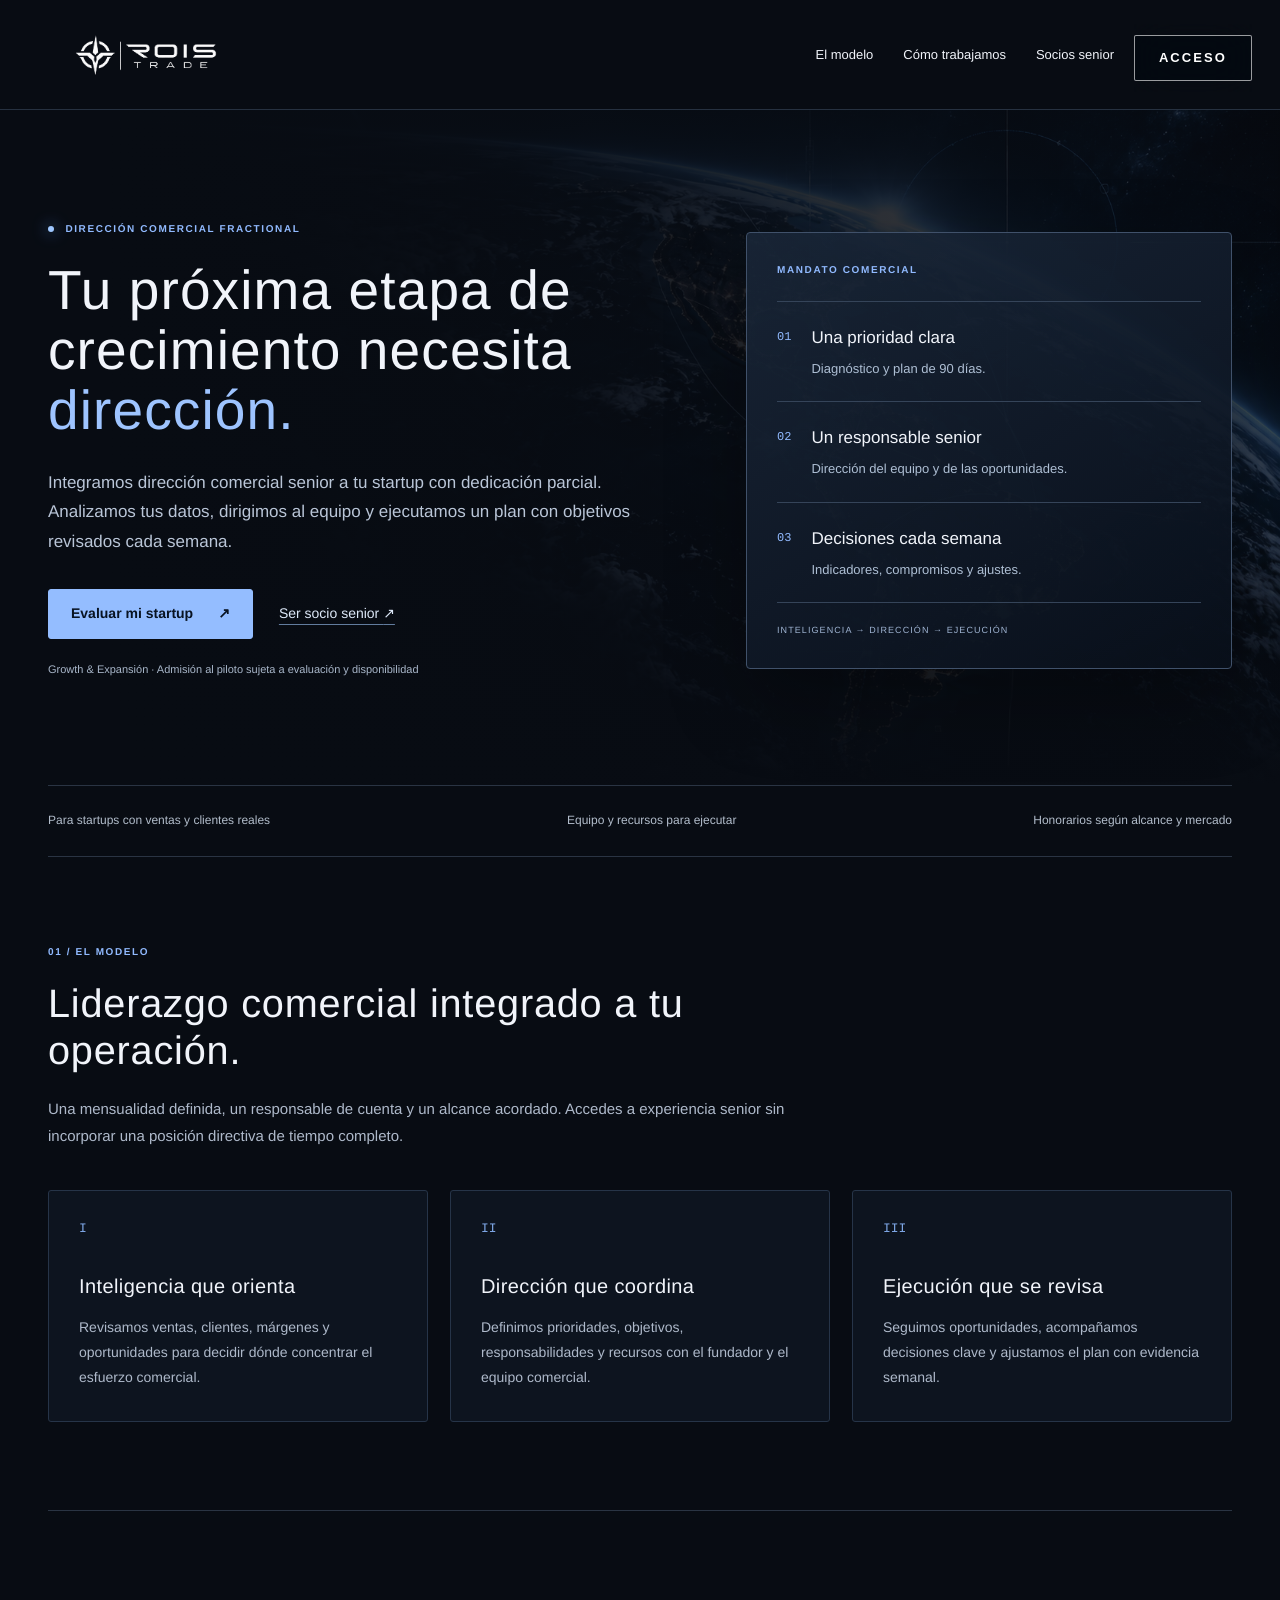
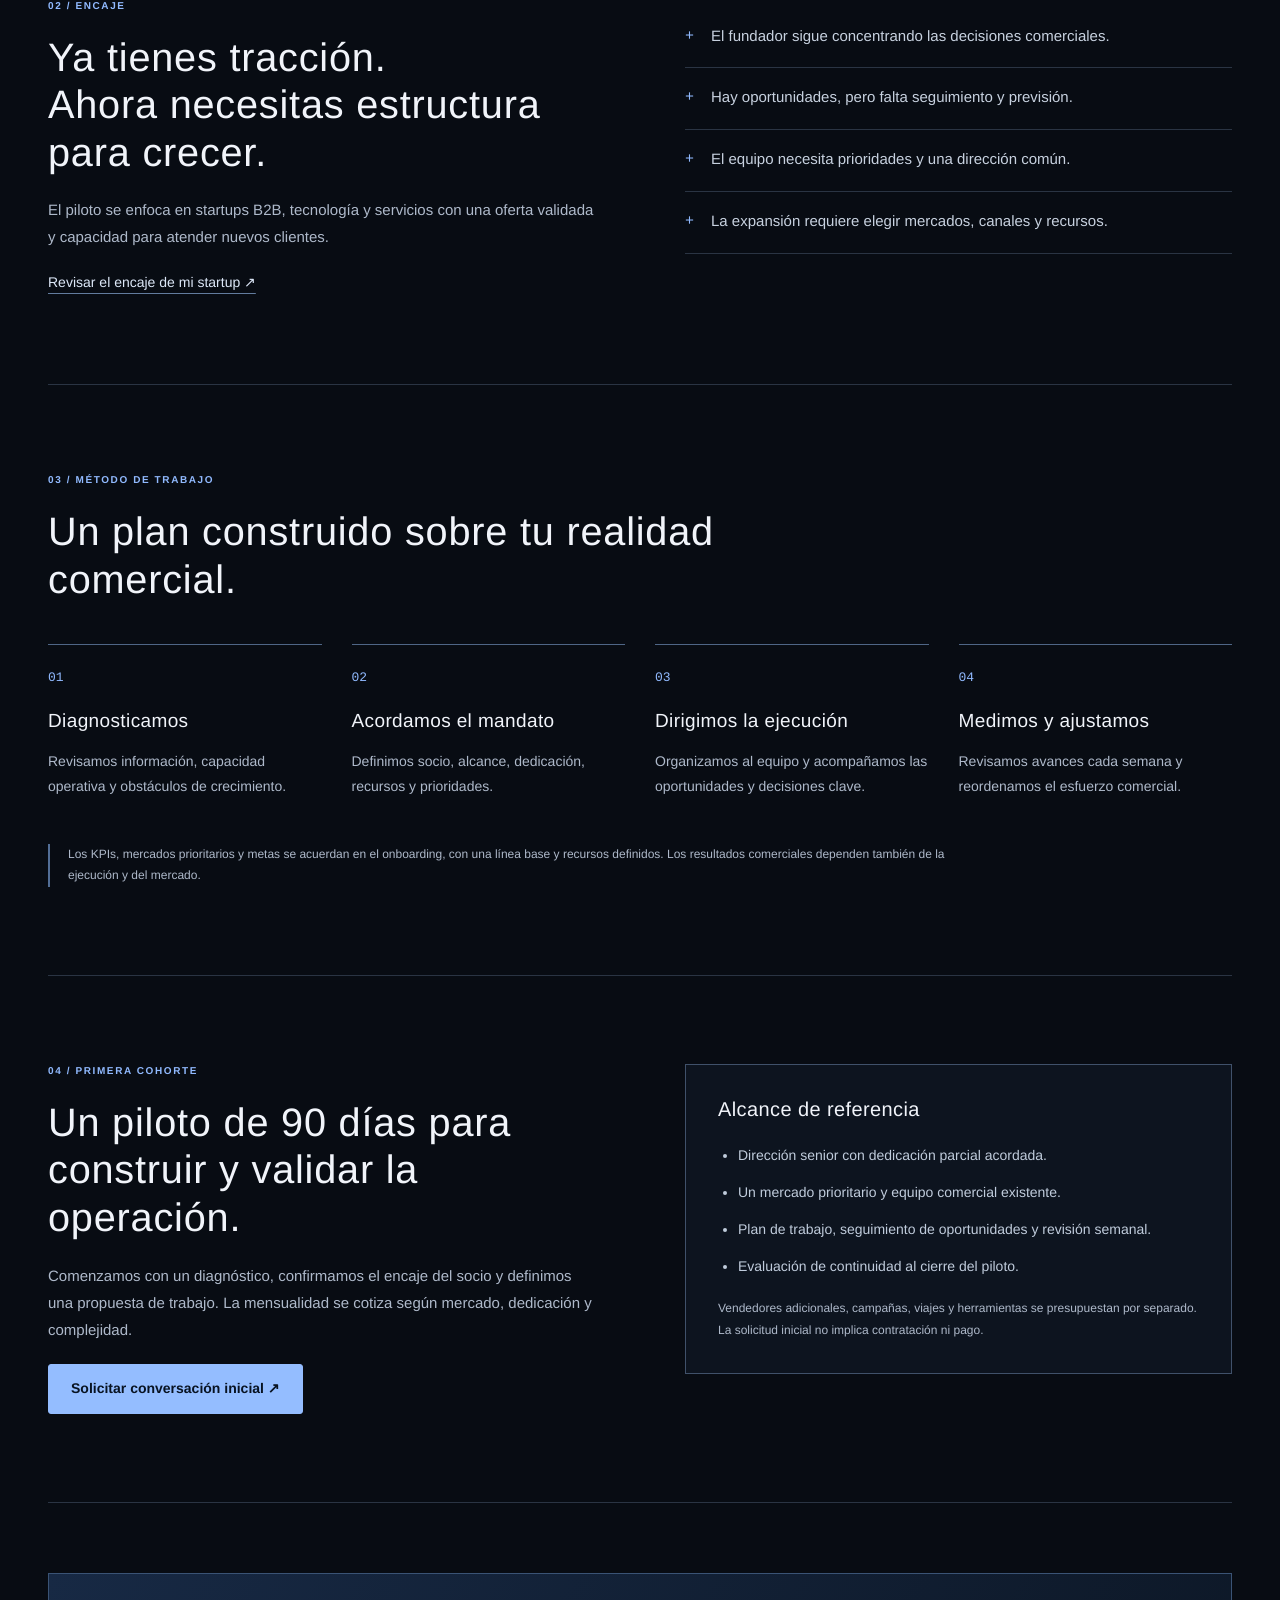
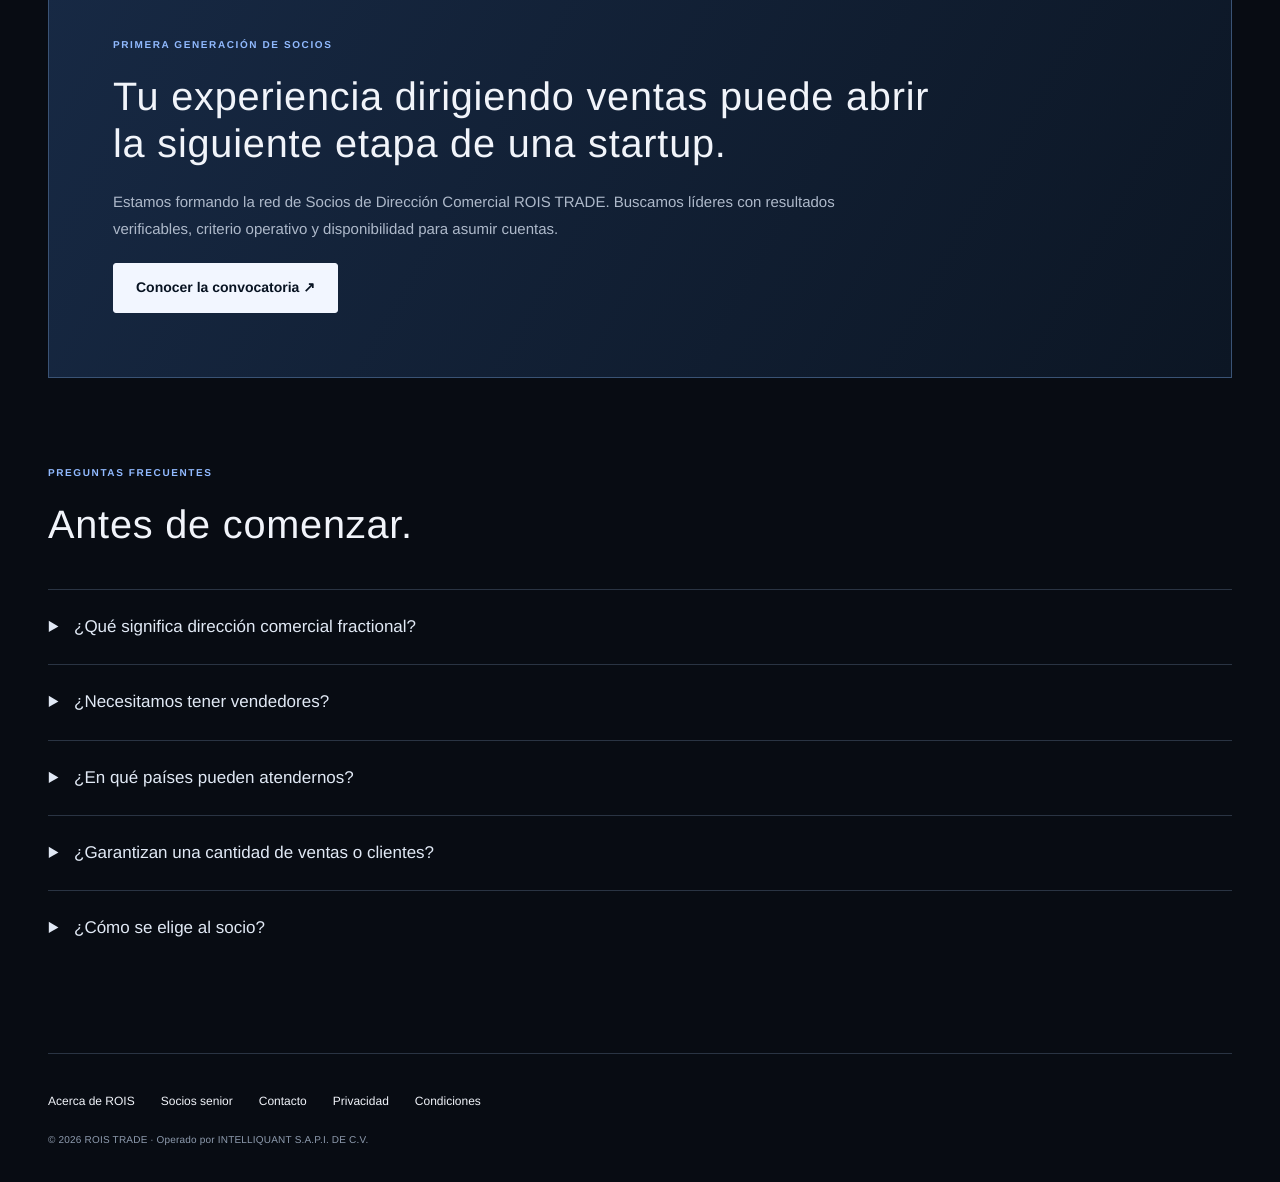
==== commit 47125beb: "Update ROIS public site for Fractional Commercial Direction and senior partner recruitment" ====
--- a/index.html
+++ b/index.html
@@ -3,15 +3,20 @@
 <head>
   <meta charset="UTF-8" />
   <meta name="viewport" content="width=device-width, initial-scale=1.0" />
-  <title>ROIS TRADE | En incubación</title>
-  <meta name="rois-build" content="20260918-incubation" />
-  <meta name="description" content="ROIS TRADE, en fase de incubación e investigación comercial." />
+  <title>ROIS TRADE | Dirección Comercial Fractional para Startups</title>
+  <meta name="rois-build" content="20261007-fractional-v1" />
+  <meta name="description" content="Dirección Comercial Fractional para startups en Growth y Expansión. Estrategia, liderazgo senior y seguimiento semanal. Conoce el piloto y la convocatoria de socios.">
     <link rel="stylesheet" href="./styles.css?v=20260914-agent-workflow" />
   <link rel="stylesheet" href="./brand.css?v=20260914-agent-workflow" />
   <link rel="stylesheet" href="./research.css?v=20260915-copy-links" />
   <link rel="stylesheet" href="./incubation.css?v=20260918" />
+<link rel="stylesheet" href="./fractional.css?v=20261007-fractional-v1">
+  <link rel="canonical" href="https://roistrade.com/">
+  <meta property="og:title" content="ROIS TRADE | Dirección Comercial Fractional">
+  <meta property="og:description" content="Dirección senior para startups en crecimiento. Piloto y primera generación de socios comerciales.">
+  <meta property="og:image" content="https://roistrade.com/assets/rois-earth-connections-20260912.png">
 </head>
-<body class="rois-dossier rois-incubation" data-active-view="home">
+<body class="rois-dossier rois-incubation rois-research-only" data-active-view="home">
   <div id="app" class="app-shell">
     <header class="topbar">
       <div class="session-area" id="sessionArea">
@@ -20,11 +25,30 @@
     </header>
 
     <main>
-      <section class="view active incubation-home" id="homeView" data-view="home" aria-label="ROIS TRADE — En incubación">
-        <img class="incubation-earth" src="./assets/rois-earth-connections-20260912.png" width="1672" height="941" alt="" aria-hidden="true" fetchpriority="high" decoding="async" />
-        <h1 class="incubation-identity">
-          <img src="./assets/rois-trade-institutional-20260913.png" width="2172" height="724" alt="ROIS TRADE" fetchpriority="high" decoding="async" />
-        </h1>
+      <section class="view active incubation-home fr-site" id="homeView" data-view="home" aria-label="Dirección Comercial Fractional de ROIS TRADE">
+      <a class="fr-skip" href="#propuesta">Saltar al contenido</a>
+      <nav class="fr-nav" aria-label="Navegación principal">
+      <a class="fr-logo" href="./index.html" aria-label="ROIS TRADE inicio"><img src="./assets/rois-trade-institutional-20260913.png" width="2172" height="724" alt="ROIS TRADE"></a>
+      <div class="fr-nav-links"><a href="./index.html#modelo">El modelo</a><a href="./index.html#metodo">Cómo trabajamos</a><a href="./socios.html">Socios senior</a></div>
+
+    </nav>
+      <section class="fr-hero" id="propuesta">
+        <img class="fr-earth" src="./assets/rois-earth-connections-20260912.png" alt="" aria-hidden="true" width="1672" height="941" fetchpriority="high">
+        <div class="fr-hero-copy"><p class="fr-kicker"><span class="fr-dot"></span> DIRECCIÓN COMERCIAL FRACTIONAL</p>
+        <h1>Tu próxima etapa de crecimiento necesita <em>dirección.</em></h1>
+        <p class="fr-lead">Integramos dirección comercial senior a tu startup con dedicación parcial. Analizamos tus datos, dirigimos al equipo y ejecutamos un plan con objetivos revisados cada semana.</p>
+        <div class="fr-actions"><a class="fr-button" href="./contacto.html?tipo=startup">Evaluar mi startup <span aria-hidden="true">↗</span></a><a class="fr-text-link" href="./socios.html">Ser socio senior <span aria-hidden="true">↗</span></a></div>
+        <p class="fr-caption">Growth &amp; Expansión · Admisión al piloto sujeta a evaluación y disponibilidad</p></div>
+        <aside class="fr-mandate" aria-label="Estructura de trabajo"><p class="fr-kicker">MANDATO COMERCIAL</p><div class="fr-mandate-row"><span>01</span><div><strong>Una prioridad clara</strong><p>Diagnóstico y plan de 90 días.</p></div></div><div class="fr-mandate-row"><span>02</span><div><strong>Un responsable senior</strong><p>Dirección del equipo y de las oportunidades.</p></div></div><div class="fr-mandate-row"><span>03</span><div><strong>Decisiones cada semana</strong><p>Indicadores, compromisos y ajustes.</p></div></div><div class="fr-mandate-foot">INTELIGENCIA → DIRECCIÓN → EJECUCIÓN</div></aside>
+      </section>
+      <div class="fr-signal"><span>Para startups con ventas y clientes reales</span><span>Equipo y recursos para ejecutar</span><span>Honorarios según alcance y mercado</span></div>
+      <section class="fr-section" id="modelo"><div class="fr-section-head"><p class="fr-kicker">01 / EL MODELO</p><h2>Liderazgo comercial integrado a tu operación.</h2><p>Una mensualidad definida, un responsable de cuenta y un alcance acordado. Accedes a experiencia senior sin incorporar una posición directiva de tiempo completo.</p></div><div class="fr-grid-three"><article class="fr-card"><span class="fr-index">I</span><h3>Inteligencia que orienta</h3><p>Revisamos ventas, clientes, márgenes y oportunidades para decidir dónde concentrar el esfuerzo comercial.</p></article><article class="fr-card"><span class="fr-index">II</span><h3>Dirección que coordina</h3><p>Definimos prioridades, objetivos, responsabilidades y recursos con el fundador y el equipo comercial.</p></article><article class="fr-card"><span class="fr-index">III</span><h3>Ejecución que se revisa</h3><p>Seguimos oportunidades, acompañamos decisiones clave y ajustamos el plan con evidencia semanal.</p></article></div></section>
+      <section class="fr-section fr-fit"><div><p class="fr-kicker">02 / ENCAJE</p><h2>Ya tienes tracción.<br>Ahora necesitas estructura para crecer.</h2><p>El piloto se enfoca en startups B2B, tecnología y servicios con una oferta validada y capacidad para atender nuevos clientes.</p><a class="fr-text-link" href="./contacto.html?tipo=startup">Revisar el encaje de mi startup ↗</a></div><ul class="fr-checklist"><li>El fundador sigue concentrando las decisiones comerciales.</li><li>Hay oportunidades, pero falta seguimiento y previsión.</li><li>El equipo necesita prioridades y una dirección común.</li><li>La expansión requiere elegir mercados, canales y recursos.</li></ul></section>
+      <section class="fr-section" id="metodo"><div class="fr-section-head"><p class="fr-kicker">03 / MÉTODO DE TRABAJO</p><h2>Un plan construido sobre tu realidad comercial.</h2></div><div class="fr-steps"><article><span>01</span><h3>Diagnosticamos</h3><p>Revisamos información, capacidad operativa y obstáculos de crecimiento.</p></article><article><span>02</span><h3>Acordamos el mandato</h3><p>Definimos socio, alcance, dedicación, recursos y prioridades.</p></article><article><span>03</span><h3>Dirigimos la ejecución</h3><p>Organizamos al equipo y acompañamos las oportunidades y decisiones clave.</p></article><article><span>04</span><h3>Medimos y ajustamos</h3><p>Revisamos avances cada semana y reordenamos el esfuerzo comercial.</p></article></div><p class="fr-note">Los KPIs, mercados prioritarios y metas se acuerdan en el onboarding, con una línea base y recursos definidos. Los resultados comerciales dependen también de la ejecución y del mercado.</p></section>
+      <section class="fr-section fr-engagement" id="piloto"><div><p class="fr-kicker">04 / PRIMERA COHORTE</p><h2>Un piloto de 90 días para construir y validar la operación.</h2><p>Comenzamos con un diagnóstico, confirmamos el encaje del socio y definimos una propuesta de trabajo. La mensualidad se cotiza según mercado, dedicación y complejidad.</p><a class="fr-button" href="./contacto.html?tipo=startup">Solicitar conversación inicial ↗</a></div><div class="fr-outline"><h3>Alcance de referencia</h3><ul><li>Dirección senior con dedicación parcial acordada.</li><li>Un mercado prioritario y equipo comercial existente.</li><li>Plan de trabajo, seguimiento de oportunidades y revisión semanal.</li><li>Evaluación de continuidad al cierre del piloto.</li></ul><p>Vendedores adicionales, campañas, viajes y herramientas se presupuestan por separado. La solicitud inicial no implica contratación ni pago.</p></div></section>
+      <section class="fr-section fr-partner"><p class="fr-kicker">PRIMERA GENERACIÓN DE SOCIOS</p><h2>Tu experiencia dirigiendo ventas puede abrir la siguiente etapa de una startup.</h2><p>Estamos formando la red de Socios de Dirección Comercial ROIS TRADE. Buscamos líderes con resultados verificables, criterio operativo y disponibilidad para asumir cuentas.</p><a class="fr-button fr-button-light" href="./socios.html">Conocer la convocatoria ↗</a></section>
+      <section class="fr-section fr-faq"><div class="fr-section-head"><p class="fr-kicker">PREGUNTAS FRECUENTES</p><h2>Antes de comenzar.</h2></div><details><summary>¿Qué significa dirección comercial fractional?</summary><p>Un ejecutivo senior se integra con una dedicación parcial definida para dirigir la función comercial. El mandato establece responsabilidades, disponibilidad y coordinación con tu equipo.</p></details><details><summary>¿Necesitamos tener vendedores?</summary><p>El piloto requiere capacidad de ejecución: un equipo comercial o responsables internos designados. Si también necesitas construir el equipo, se define un alcance adicional.</p></details><details><summary>¿En qué países pueden atendernos?</summary><p>Evaluamos cada solicitud según el mercado objetivo, idioma y experiencia requerida. Confirmamos cobertura y disponibilidad antes de presentar la propuesta; la red está en formación.</p></details><details><summary>¿Garantizan una cantidad de ventas o clientes?</summary><p>Los objetivos se acuerdan después del diagnóstico y se revisan periódicamente. El servicio compromete la dirección y el trabajo definidos en el mandato; no promete un volumen de ventas previo al análisis.</p></details><details><summary>¿Cómo se elige al socio?</summary><p>ROIS evalúa experiencia, sector, mercado, capacidad y posibles conflictos. Validamos el encaje contigo antes de comenzar.</p></details></section>
+      <footer class="fr-footer"><div><a href="./informacion.html">Acerca de ROIS</a><a href="./socios.html">Socios senior</a><a href="./contacto.html">Contacto</a><a href="./privacidad.html">Privacidad</a><a href="./condiciones.html">Condiciones</a></div><p>© 2026 ROIS TRADE · Operado por INTELLIQUANT S.A.P.I. DE C.V.</p></footer>
       </section>
 
       <section class="view dashboard client-command-center-v1" id="clientView" data-view="client" data-client-panel="client-overview">
@@ -225,65 +249,18 @@
             <span class="rois-signature"><small>COMMERCIAL INTELLIGENCE</small></span>
           </div>
           <nav class="side-nav" data-dashboard-nav="admin">
-            <span class="side-nav-label">Direccion</span>
-            <button type="button" data-dashboard-target="admin-control">Control</button>
-            <span class="side-nav-label">Red</span>
-            <button type="button" data-dashboard-target="admin-users">Usuarios</button>
-            <button type="button" data-dashboard-target="admin-athletes">ROIS HORIZON · Atletas</button>
-            <button type="button" data-dashboard-target="admin-founders">Creadores</button>
-            <button type="button" data-dashboard-target="admin-brand-growth">Impulso creativo</button>
-            <button type="button" data-dashboard-target="admin-athlete-notifications">Notificaciones</button>
-            <span class="side-nav-label">Comercial</span>
-            <button type="button" data-dashboard-target="admin-opportunities">Oportunidades</button>
-            <button type="button" data-dashboard-target="admin-commissions">Comisiones</button>
-            <button type="button" data-dashboard-target="admin-disputes">Disputas</button>
-            <button type="button" data-dashboard-target="admin-corporate-market">Mercado Corporativo</button>
-            <button type="button" data-dashboard-target="admin-events">Eventos</button>
-            <button class="active" type="button" data-dashboard-target="admin-crm">CRM</button>
-            <button type="button" data-dashboard-target="admin-agents">Agentes ROIS</button>
-            <button type="button" data-dashboard-target="admin-revenue">Ingresos</button>
-            <button type="button" data-dashboard-target="admin-payments">Pagos</button>
-            <button type="button" data-dashboard-target="admin-payment-links">Enlaces de pago</button>
-            <span class="side-nav-label">Contenido</span>
-            <button type="button" data-dashboard-target="admin-news">Noticias</button>
-            <button type="button" data-dashboard-target="admin-partners">Centro VIP</button>
-            <button type="button" data-dashboard-target="admin-uploads">Uploads</button>
-            <span class="side-nav-label">Sistema</span>
-            <button type="button" data-dashboard-target="admin-privacy">Privacidad</button>
-            <button type="button" data-dashboard-target="admin-plans">Planes</button>
-            <button type="button" data-dashboard-target="admin-stats">Estadísticas</button>
+            <button class="active" type="button" data-dashboard-target="admin-crm" data-no-translate translate="no" data-research-nav>Investigación de mercado</button>
             <button type="button" data-dashboard-target="admin-settings">Configuración</button>
           </nav>
         </aside>
         <div class="workspace" data-dashboard="admin">
           <div class="workspace-head">
             <div>
-              <p class="eyebrow">Operación interna</p>
-              <h1>Administracion</h1>
+              <p class="eyebrow" data-no-translate translate="no">ROIS TRADE / RESEARCH</p>
+              <h1 data-no-translate translate="no" data-research-title>CRM de investigación</h1>
             </div>
           </div>
-          <section class="dash-section" data-dashboard-panel="admin-control"></section>
-          <section class="dash-section" data-dashboard-panel="admin-users"></section>
-          <section class="dash-section" data-dashboard-panel="admin-athletes"></section>
-          <section class="dash-section" data-dashboard-panel="admin-founders"></section>
-          <section class="dash-section" data-dashboard-panel="admin-brand-growth"></section>
-          <section class="dash-section" data-dashboard-panel="admin-payment-links"></section>
-          <section class="dash-section" data-dashboard-panel="admin-athlete-notifications"></section>
-          <section class="dash-section" data-dashboard-panel="admin-events"></section>
-          <section class="dash-section" data-dashboard-panel="admin-news"></section>
-          <section class="dash-section" data-dashboard-panel="admin-partners"></section>
-          <section class="dash-section" data-dashboard-panel="admin-opportunities"></section>
-          <section class="dash-section" data-dashboard-panel="admin-commissions"></section>
-          <section class="dash-section" data-dashboard-panel="admin-disputes"></section>
-          <section class="dash-section" data-dashboard-panel="admin-corporate-market"></section>
           <section class="dash-section active" data-dashboard-panel="admin-crm"></section>
-          <section class="dash-section" data-dashboard-panel="admin-agents"></section>
-          <section class="dash-section" data-dashboard-panel="admin-revenue"></section>
-          <section class="dash-section" data-dashboard-panel="admin-payments"></section>
-          <section class="dash-section" data-dashboard-panel="admin-uploads"></section>
-          <section class="dash-section" data-dashboard-panel="admin-privacy"></section>
-          <section class="dash-section" data-dashboard-panel="admin-plans"></section>
-          <section class="dash-section" data-dashboard-panel="admin-stats"></section>
           <section class="dash-section" data-dashboard-panel="admin-settings"></section>
         </div>
       </section>
@@ -373,14 +350,14 @@
 
   <script src="./app-config.js?v=20260706-success-fee-only-model" charset="UTF-8"></script>
   <script src="./research-schema.js?v=20260915" charset="UTF-8"></script>
-  <script src="./research.js?v=20260915-copy-links" charset="UTF-8"></script>
-<script src="./app.js?v=20260918-incubation" charset="UTF-8"></script>
+  <script src="./research.js?v=20260918-research" charset="UTF-8"></script>
+<script src="./app.js?v=20260918-research" charset="UTF-8"></script>
 </body>
 </html>
-
-
-
-
-
-
-
+
+
+
+
+
+
+
--- a/fractional.css
+++ b/fractional.css
@@ -0,0 +1,112 @@
+/* All marketing styles are scoped. Existing dashboards and authentication retain their styles. */
+.fr-public{margin:0;background:#080c13;color:#f1f4fa;font:16px/1.65 'Segoe UI',Arial,sans-serif;color-scheme:dark}
+.fr-site,.fr-public .fr-nav,.fr-public .fr-footer{--fr-blue:#91baff;--fr-muted:#aeb9ca;--fr-line:#2a3443;--fr-white:#f1f4fa;color:#f1f4fa;font-family:'Segoe UI',Arial,sans-serif;line-height:1.65;letter-spacing:normal;text-transform:none}
+.fr-site *,.fr-public *{box-sizing:border-box}
+.fr-site :is(h1,h2,h3,p,ul,ol),.fr-public :is(h1,h2,h3,p,ul,ol){margin:0;padding:0;color:inherit;font-family:inherit;text-transform:none;letter-spacing:normal}
+.fr-site a,.fr-public a{color:inherit;text-decoration:none}
+.fr-site button,.fr-public button{font:inherit;cursor:pointer}
+.fr-site :focus-visible,.fr-public :focus-visible{outline:3px solid #a6c9ff;outline-offset:5px}
+.fr-site [hidden],.fr-public [hidden]{display:none!important}
+.fr-site .fr-skip,.fr-public .fr-skip{position:absolute;left:20px;top:-100px;z-index:99;background:#fff;color:#080c13;padding:12px 20px}
+.fr-site .fr-skip:focus,.fr-public .fr-skip:focus{top:10px}
+.fr-nav{max-width:1320px;margin:auto;min-height:110px;display:flex;align-items:center;justify-content:space-between;gap:36px;padding:20px 48px;border-bottom:1px solid #263140}
+.fr-logo{display:block;width:200px;flex-shrink:0;line-height:0}
+.fr-logo img{width:100%;height:auto;max-height:none;display:block}
+.fr-nav-links{display:flex;align-items:center;gap:30px;font-size:13px}
+.fr-nav a:hover,.fr-footer a:hover,.fr-text-link:hover{color:#91baff}
+.fr-nav-contact{font-size:13px;border:1px solid #40516a;padding:10px 16px;border-radius:3px;white-space:nowrap}
+html body.rois-incubation #homeView.incubation-home.fr-site{background:#080c13!important;overflow:clip;display:none!important;min-height:100svh}
+html body.rois-incubation #homeView.incubation-home.fr-site.active{display:block!important}
+html body.rois-incubation #homeView.fr-site::after{display:none}
+html body.rois-incubation[data-active-view="home"] .topbar{top:33px!important;right:max(30px,calc((100vw - 1224px)/2))!important}
+html body.rois-incubation[data-active-view="home"] .topbar .btn{min-width:84px!important;min-height:42px!important;padding:9px 14px!important;font-size:11px!important;border-color:#40516a!important;border-radius:3px!important}
+#homeView .fr-nav{padding-right:166px}
+.fr-hero{position:relative;isolation:isolate;max-width:1440px;margin:auto;min-height:675px;padding:78px max(48px,calc((100% - 1224px)/2)) 72px;display:grid;grid-template-columns:1.35fr 1fr;align-items:center;gap:74px;overflow:hidden}
+.fr-hero::before{content:'';position:absolute;inset:0;background:linear-gradient(90deg,#080c13 8%,rgba(8,12,19,.95) 36%,rgba(8,12,19,.63)),linear-gradient(0deg,#080c13,transparent 35%);z-index:-1}
+.fr-earth{position:absolute;inset:0;z-index:-2;width:100%;height:100%;object-fit:cover;object-position:75% center;opacity:.72}
+.fr-site .fr-kicker{color:#91baff;font-size:10px;font-weight:600;letter-spacing:.16em;line-height:1.6;text-transform:uppercase;margin-bottom:22px}
+.fr-dot{display:inline-block;width:6px;height:6px;background:#9fc7ff;border-radius:50%;margin-right:7px;vertical-align:middle;box-shadow:0 0 15px #5790ee}
+.fr-site h1{font-size:clamp(40px,4.3vw,64px);font-weight:450;line-height:1.09;letter-spacing:-.048em;max-width:800px}
+.fr-site h1 em{font-style:normal;color:#9ec4ff}
+.fr-site .fr-lead{font-size:17px;line-height:1.75;color:#b9c5d7;max-width:610px;margin-top:28px}
+.fr-actions{display:flex;align-items:center;flex-wrap:wrap;gap:26px;margin-top:32px}
+.fr-site .fr-button,.fr-public .fr-button{display:inline-flex;justify-content:center;align-items:center;gap:25px;min-height:50px;padding:13px 22px;background:#94bdff;color:#081322;border:1px solid #94bdff;border-radius:3px;font-size:14px;font-weight:600;line-height:1.4;text-align:center;text-transform:none;letter-spacing:normal;text-decoration:none;cursor:pointer}
+.fr-site .fr-button:hover,.fr-public .fr-button:hover{background:#bad4ff;border-color:#bad4ff;color:#081322}
+.fr-site .fr-button-light{background:#f2f6ff;border-color:#f2f6ff}
+.fr-site .fr-text-link{font-size:14px;color:#dde8f8;text-decoration:underline;text-underline-offset:6px;text-decoration-color:#627c9e}
+.fr-site .fr-caption{font-size:11px;color:#a8b6c9;margin-top:22px;line-height:1.7}
+.fr-mandate{padding:30px;border:1px solid #40516a;background:linear-gradient(150deg,rgba(25,38,56,.9),rgba(8,15,26,.92));border-radius:4px;box-shadow:0 30px 80px #0004}
+.fr-mandate-row{display:flex;gap:20px;align-items:start;padding:22px 0;border-top:1px solid #354459}
+.fr-mandate-row>span{color:#91baff;font-family:Consolas,monospace;font-size:12px;margin-top:4px}
+.fr-mandate-row strong{font-size:17px;font-weight:500}
+.fr-mandate-row p{font-size:13px;color:#aebfd4;margin-top:6px}
+.fr-mandate-foot{border-top:1px solid #354459;padding-top:20px;font-size:9px;letter-spacing:.12em;color:#9fb4d2}
+.fr-signal{max-width:1224px;margin:auto;padding:25px 0;display:flex;justify-content:space-between;gap:20px;border-top:1px solid #2a3443;border-bottom:1px solid #2a3443;color:#b2bdcb;font-size:12px}
+.fr-section{max-width:1224px;margin:auto;padding:88px 0;border-bottom:1px solid #2a3443;scroll-margin-top:24px}
+.fr-section-head{max-width:750px;margin-bottom:40px}
+.fr-site h2{font-size:clamp(29px,3.1vw,43px);line-height:1.2;letter-spacing:-.035em;font-weight:450;margin-bottom:20px}
+.fr-site h3{font-size:20px;line-height:1.35;font-weight:500;letter-spacing:-.02em;margin-bottom:14px}
+.fr-site .fr-section p{color:#aeb9ca;font-size:15px;line-height:1.8;margin-bottom:20px}
+.fr-site .fr-section .fr-kicker{font-size:10px;color:#91baff;line-height:1.6;margin-bottom:20px}
+.fr-grid-three{display:grid;grid-template-columns:repeat(3,1fr);gap:22px}
+.fr-card{padding:30px;background:#0d141f;border:1px solid #263448;border-radius:3px}
+.fr-index{font:13px Consolas,monospace;color:#7ea7e6;display:block;margin-bottom:38px}
+.fr-site .fr-card p{font-size:14px;margin-bottom:0}
+.fr-fit,.fr-engagement,.fr-grid-two{display:grid;grid-template-columns:1fr 1fr;gap:90px;align-items:start}
+.fr-site .fr-checklist{list-style:none;padding-top:8px}
+.fr-checklist li{border-bottom:1px solid #2a3443;padding:18px 0 18px 26px;position:relative;color:#c7d1df;font-size:15px}
+.fr-checklist li::before{content:'+';position:absolute;left:0;color:#91baff;font-family:Consolas,monospace}
+.fr-steps{display:grid;grid-template-columns:repeat(4,1fr);gap:30px}
+.fr-steps article{border-top:1px solid #4f6686;padding-top:25px}
+.fr-steps article>span{color:#91baff;font:13px Consolas,monospace;display:block;margin-bottom:24px}
+.fr-site .fr-steps h3{font-size:19px}
+.fr-site .fr-steps p{font-size:14px}
+.fr-site .fr-note{margin:24px 0 0!important;font-size:12px!important;border-left:2px solid #526e96;padding-left:18px;max-width:920px}
+.fr-outline{border:1px solid #40516a;padding:32px;background:#0d141f}
+.fr-outline ul{padding-left:20px!important;margin:20px 0!important;color:#c0ccdc!important;font-size:14px}
+.fr-outline li{margin-bottom:14px}
+.fr-site .fr-outline p{font-size:12px;margin-bottom:0}
+.fr-outline .fr-button{margin-top:24px}
+.fr-partner{padding:64px;background:linear-gradient(120deg,#172944,#0c1624);border:1px solid #3a5375;margin-top:70px}
+.fr-partner h2{max-width:850px}
+.fr-partner p{max-width:730px}
+.fr-faq details{padding:23px 0;border-top:1px solid #2a3443}
+.fr-faq summary{cursor:pointer;font-size:17px;color:#e1e9f5;list-style-position:outside;margin-left:20px;padding-left:6px}
+.fr-site .fr-faq details p{margin:18px 0 0 26px;max-width:850px;font-size:14px}
+.fr-footer{max-width:1224px;margin:auto;padding:38px 0 32px}
+.fr-footer div{display:flex;flex-wrap:wrap;gap:26px;font-size:12px}
+.fr-site .fr-footer p,.fr-public .fr-footer p{font-size:10px;color:#8e9bae;margin-top:22px;letter-spacing:.02em}
+.fr-page-hero{max-width:1224px;padding:85px 0 60px;margin:auto;border-bottom:1px solid #2a3443}
+.fr-page-hero .fr-button{margin-top:30px}
+.fr-ordered{list-style:none;display:grid;grid-template-columns:1fr 1fr;gap:30px 50px;counter-reset:step}
+.fr-ordered li{counter-increment:step;border-top:1px solid #40516a;padding:25px 0}
+.fr-ordered li::before{content:'0' counter(step);color:#91baff;font:13px Consolas,monospace;display:block;margin-bottom:18px}
+.fr-ordered strong{font-size:20px;font-weight:500;display:block;margin-bottom:8px}
+.fr-ordered span{color:#aeb9ca;font-size:14px;display:block}
+.fr-contact{max-width:950px;padding-top:40px}
+.fr-contact-hero{max-width:950px}
+.fr-selector{display:flex;gap:16px;flex-wrap:wrap;margin-bottom:28px}
+.fr-selector a{padding:12px 20px;border:1px solid #40516a;border-radius:3px;font-size:14px}
+.fr-selector a[aria-current=page]{background:#172c4b;border-color:#8ab9ff;color:#cce1ff}
+.fr-form-panel{margin-top:36px;padding:32px;border:1px solid #35465e;background:#0d141f}
+.fr-site .fr-form-panel h2{font-size:28px}
+.fr-form-grid{display:grid;grid-template-columns:1fr 1fr;gap:22px}
+.fr-public label{display:flex;flex-direction:column;gap:8px;font-size:13px;color:#cbd7e7}
+.fr-public :is(input,select,textarea){width:100%;min-width:0;padding:12px;border:1px solid #50627c;background:#080e18;color:#f1f4fa;font:15px/1.5 'Segoe UI',Arial,sans-serif;border-radius:3px}
+.fr-public textarea{resize:vertical}
+.fr-wide{grid-column:1/-1}
+.fr-public .fr-consent{display:flex;flex-direction:row;align-items:start;gap:12px;margin:28px 0;font-size:12px}
+.fr-consent input{flex:0 0 auto;width:18px;height:18px;margin:2px 0}
+.fr-consent a{text-decoration:underline}
+.fr-review{margin-top:28px;border-top:1px solid #50627c;padding-top:28px}
+.fr-site .fr-review p{font-size:13px}
+.fr-review textarea{font-size:13px;min-height:245px}
+.fr-copy{padding:12px 18px;border:1px solid #597393;border-radius:3px;color:#d6e5fa;background:transparent}
+.fr-contact-direct{margin-top:50px}
+.fr-contact-direct a{color:#a3c7ff;text-decoration:underline}
+@media(min-width:1600px){.fr-hero{max-width:none;padding-inline:calc((100vw - 1224px)/2)}}
+@media(max-width:1320px){.fr-section,.fr-signal,.fr-page-hero,.fr-footer{margin-left:48px;margin-right:48px}.fr-contact,.fr-contact-hero{max-width:950px;margin-inline:auto}.fr-hero{gap:42px}}
+@media(max-width:1020px){.fr-nav{padding-inline:30px;gap:20px}.fr-logo{width:160px}.fr-nav-links{gap:18px}.fr-nav-contact{display:none}.fr-hero{grid-template-columns:1.2fr 1fr;padding:60px 30px;gap:30px;min-height:620px}.fr-mandate{padding:24px}.fr-mandate-row{gap:14px}.fr-section,.fr-page-hero,.fr-footer,.fr-signal{margin-inline:30px}.fr-fit,.fr-engagement,.fr-grid-two{gap:45px}.fr-steps{grid-template-columns:1fr 1fr;gap:25px 40px}.fr-card{padding:24px}.fr-contact,.fr-contact-hero{margin-inline:30px}}
+@media(max-width:760px){.fr-nav{min-height:90px;padding:16px 24px;gap:12px;flex-wrap:wrap}.fr-logo{width:145px}.fr-nav-links{gap:18px;font-size:11px}.fr-hero{grid-template-columns:1fr;padding:50px 24px;gap:45px;min-height:0}.fr-site h1{font-size:44px;max-width:570px}.fr-site .fr-lead{font-size:16px;margin-top:24px}.fr-mandate{max-width:520px}.fr-section,.fr-page-hero,.fr-footer,.fr-signal{margin-inline:24px}.fr-section{padding-block:56px}.fr-fit,.fr-engagement,.fr-grid-two{grid-template-columns:1fr;gap:28px}.fr-grid-three{grid-template-columns:1fr;gap:14px}.fr-card{padding:26px}.fr-index{margin-bottom:22px}.fr-signal{flex-direction:column;gap:8px;padding-block:20px;font-size:11px}.fr-partner{padding:32px 26px}.fr-section-head{margin-bottom:28px}.fr-outline{padding:26px}.fr-page-hero{padding-block:55px 40px}.fr-form-grid{grid-template-columns:1fr}.fr-form-panel{padding:22px}.fr-ordered{grid-template-columns:1fr;gap:4px}.fr-contact{padding-top:28px}.fr-faq summary{font-size:16px}.fr-nav-links{width:100%}#homeView .fr-nav{padding-right:120px}#homeView .fr-nav-links{width:auto;margin-right:-90px;margin-top:10px;flex-wrap:wrap}html body.rois-incubation[data-active-view="home"] .topbar{top:18px!important;right:24px!important}.fr-public .fr-nav{padding-bottom:22px}}
+@media(max-width:390px){.fr-site h1{font-size:38px}.fr-site .fr-kicker{font-size:9px}.fr-steps{grid-template-columns:1fr}.fr-selector{gap:8px}.fr-selector a{font-size:12px;padding:10px 12px}.fr-form-panel{padding:18px}.fr-actions{gap:20px}.fr-site .fr-button{font-size:13px;gap:15px}.fr-footer div{gap:16px}.fr-nav-links{gap:14px}}
+@media(prefers-reduced-motion:reduce){.fr-site *,.fr-public *{scroll-behavior:auto!important;animation:none!important;transition:none!important}}
